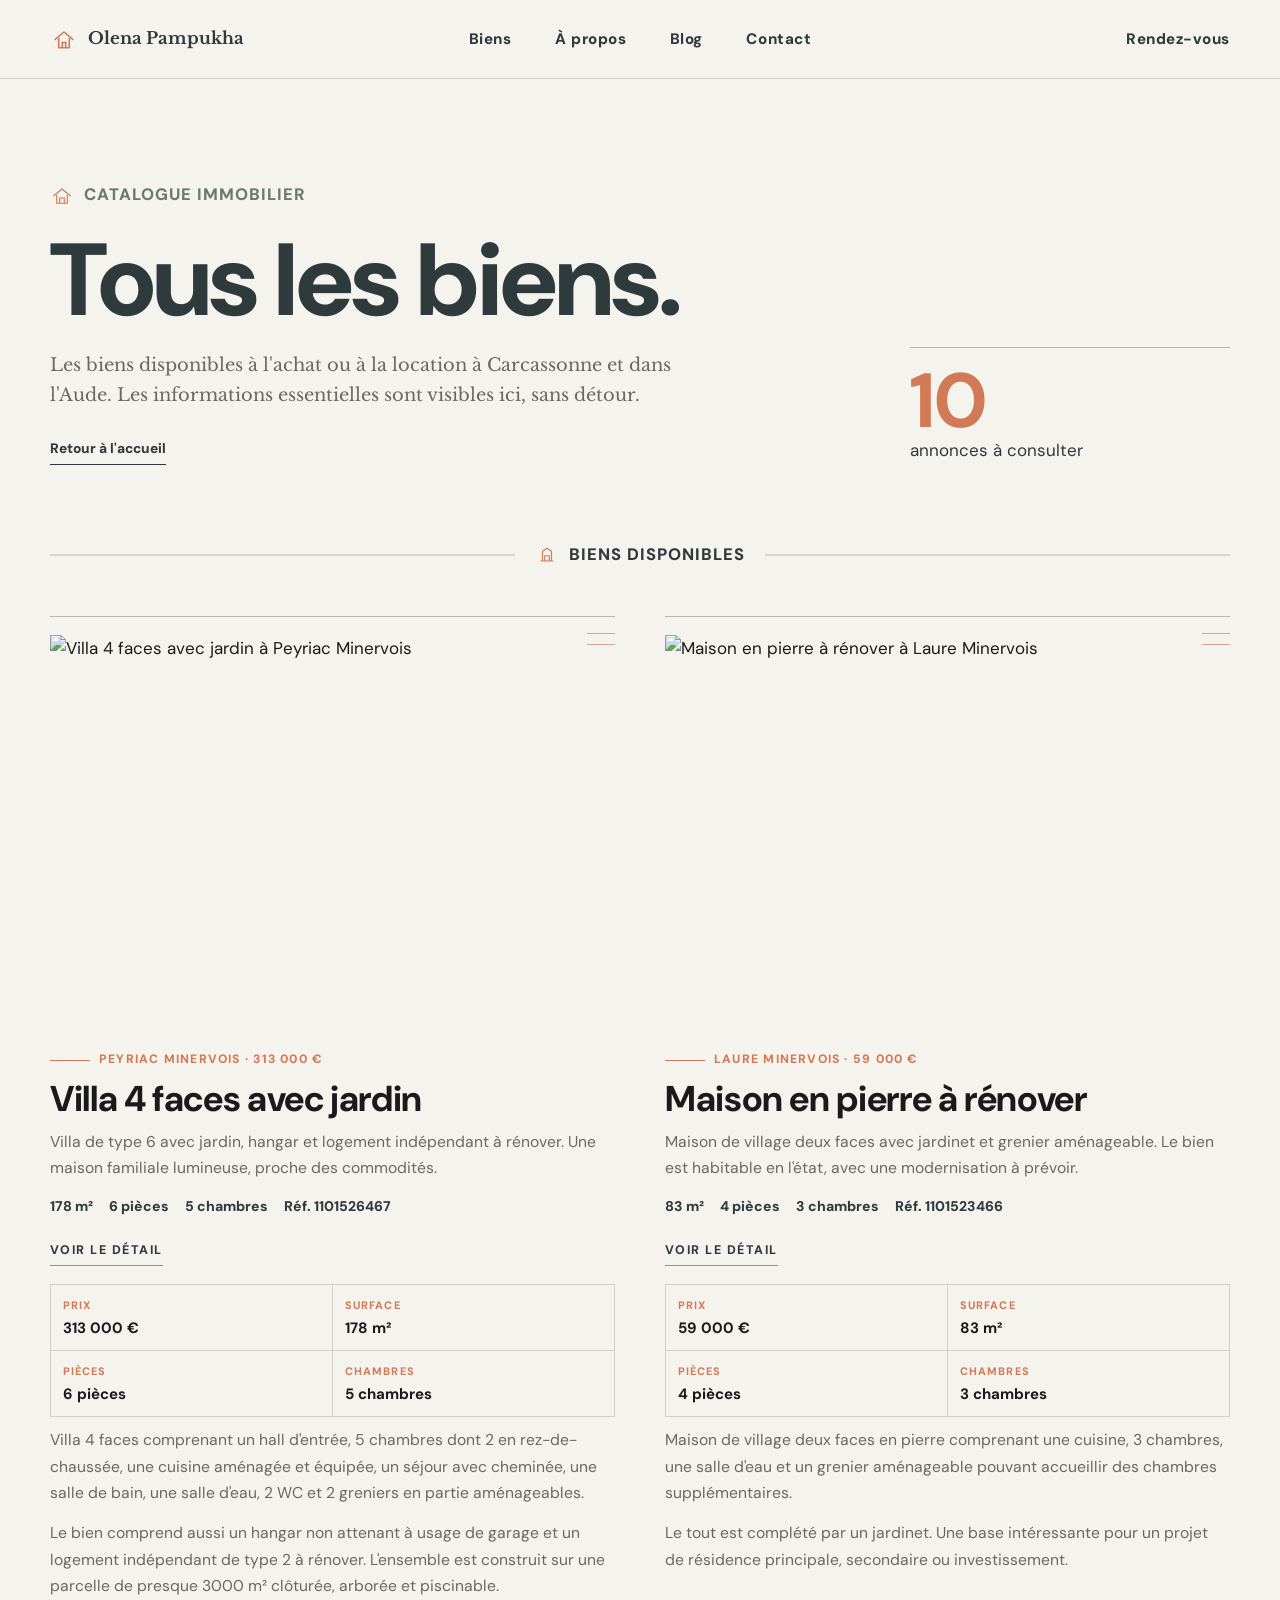
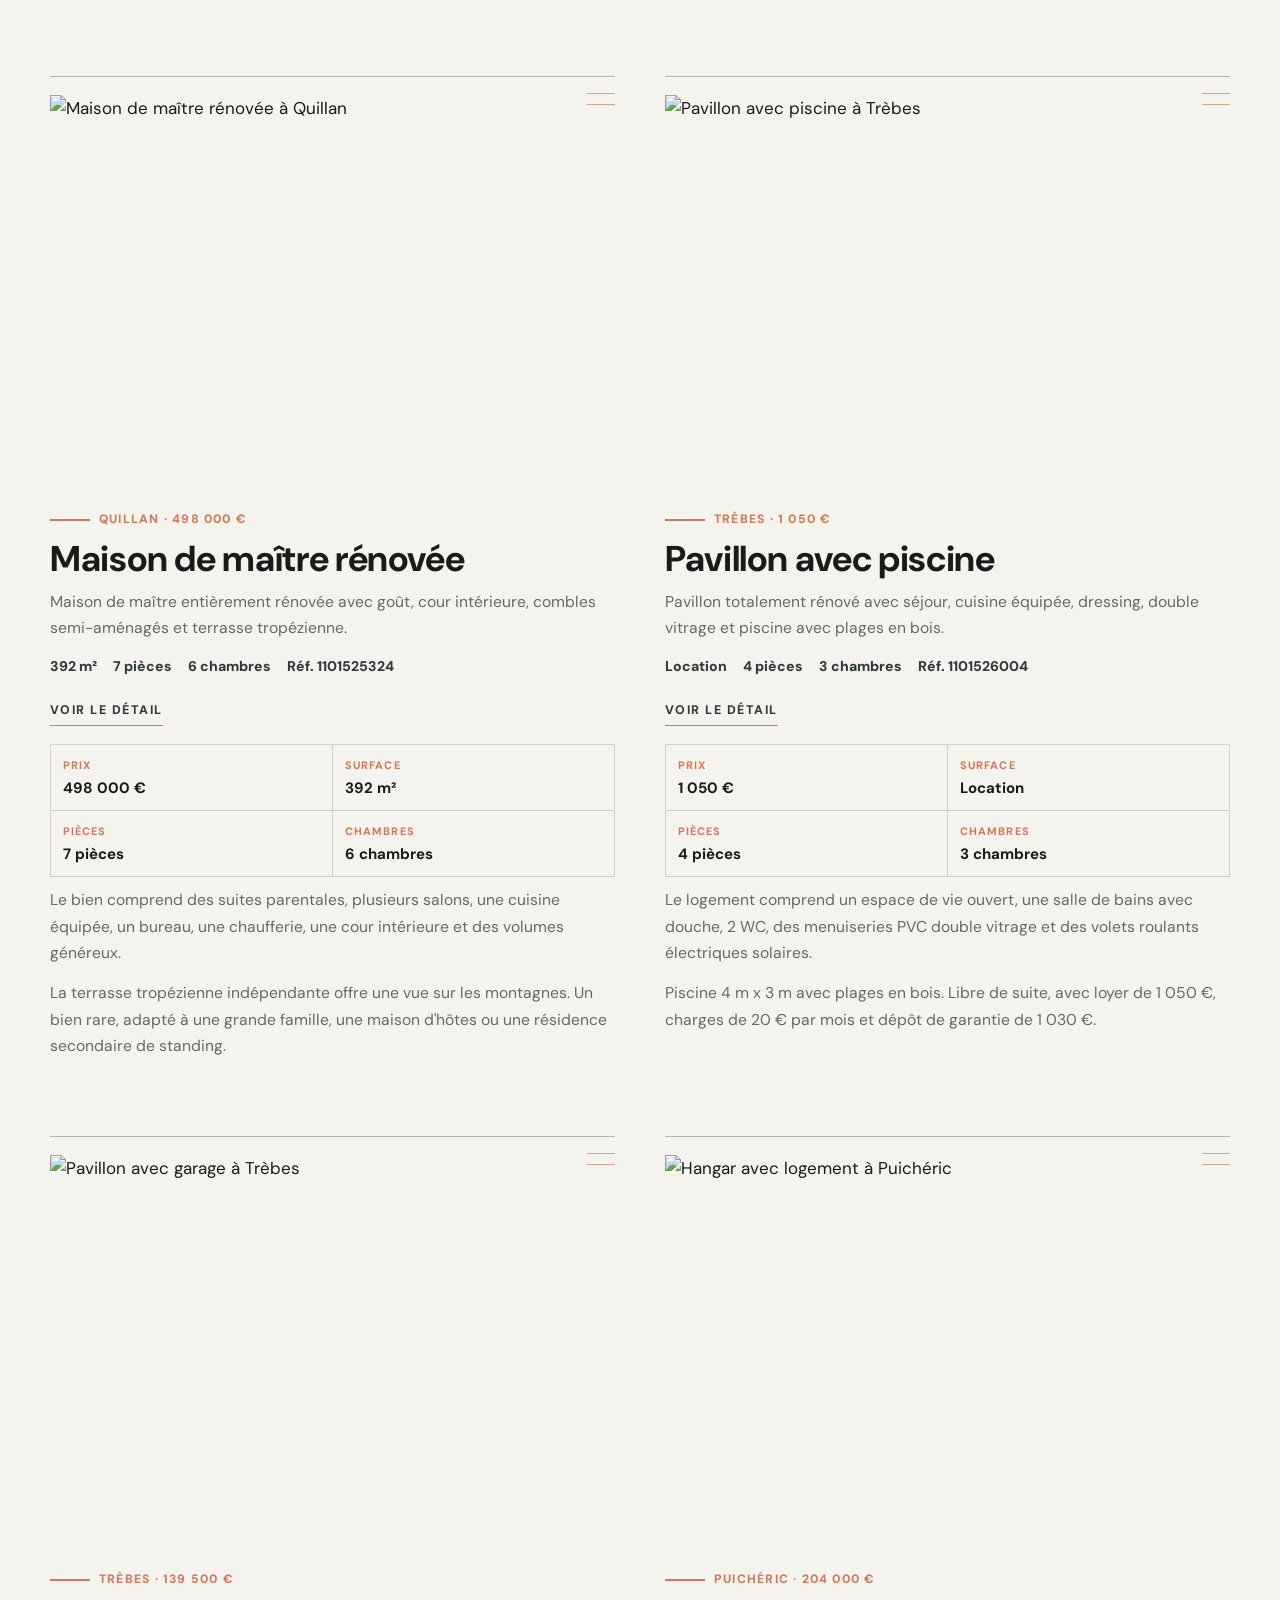
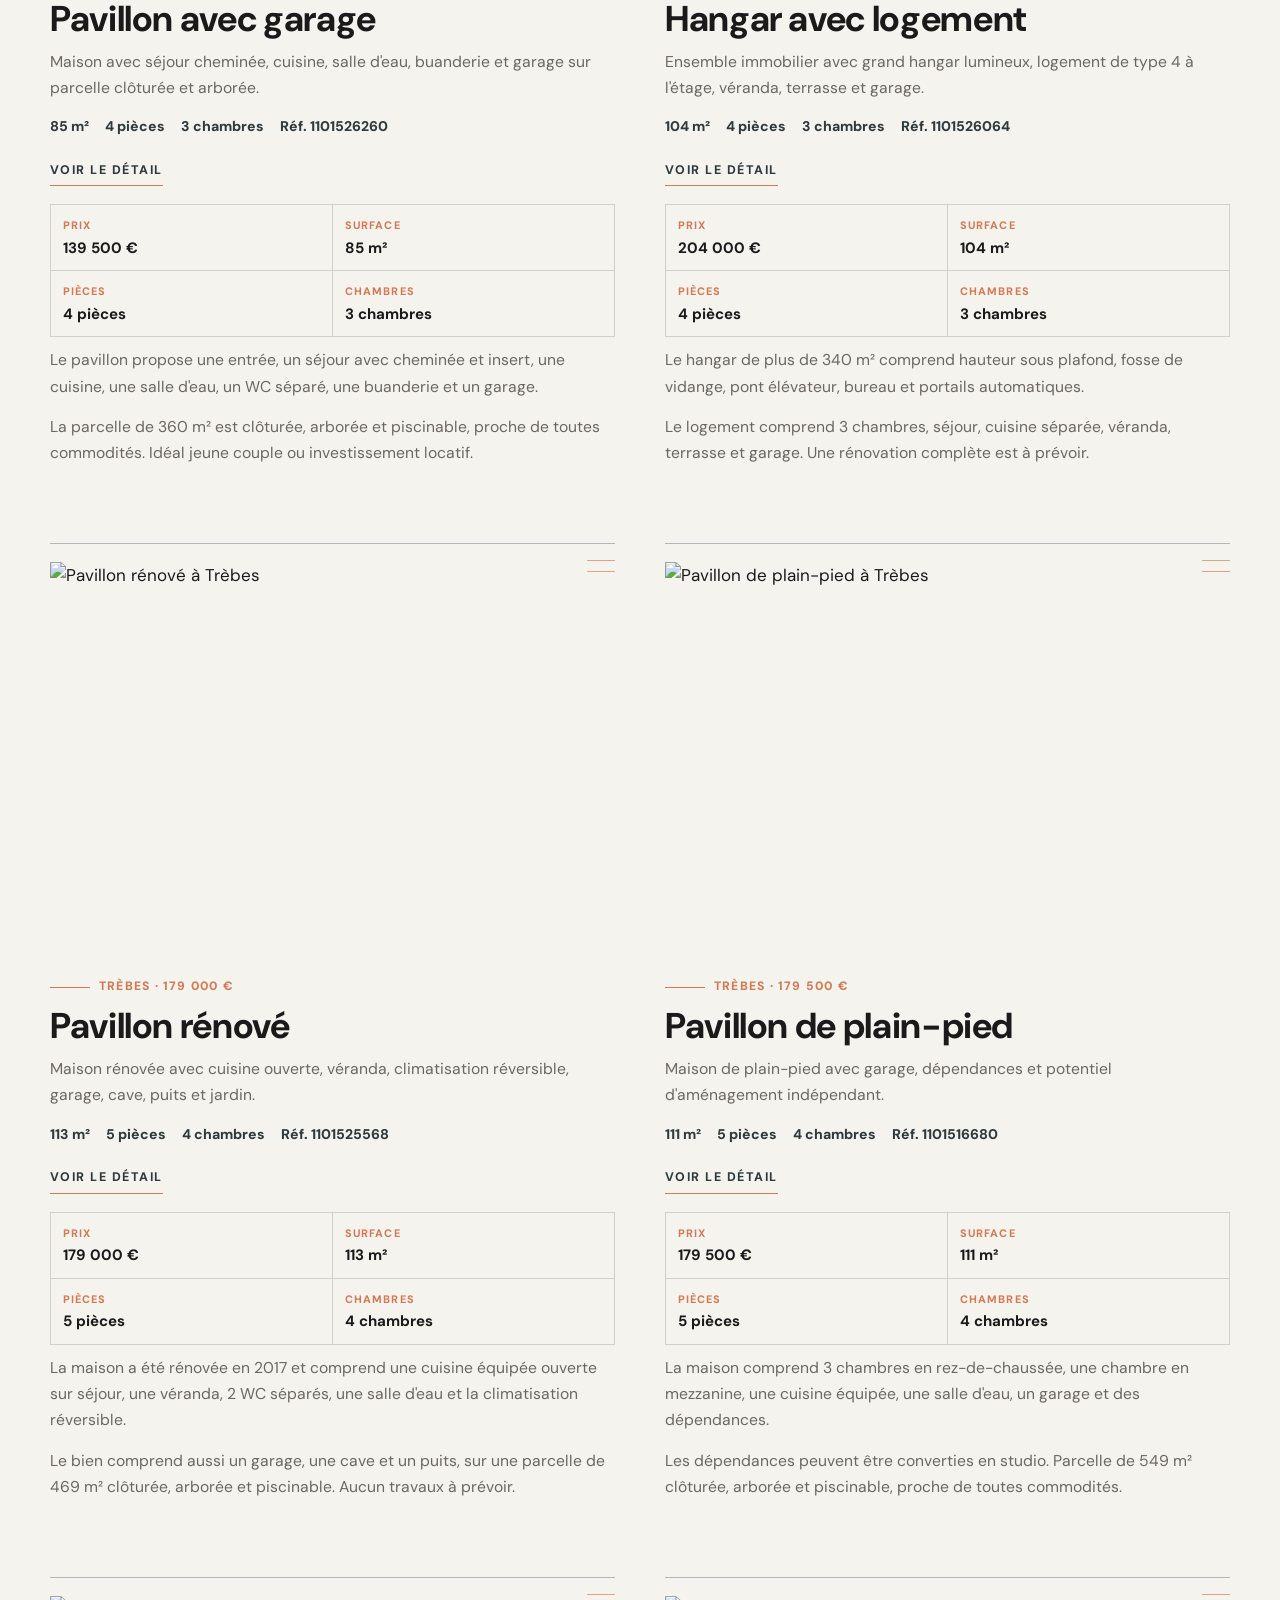
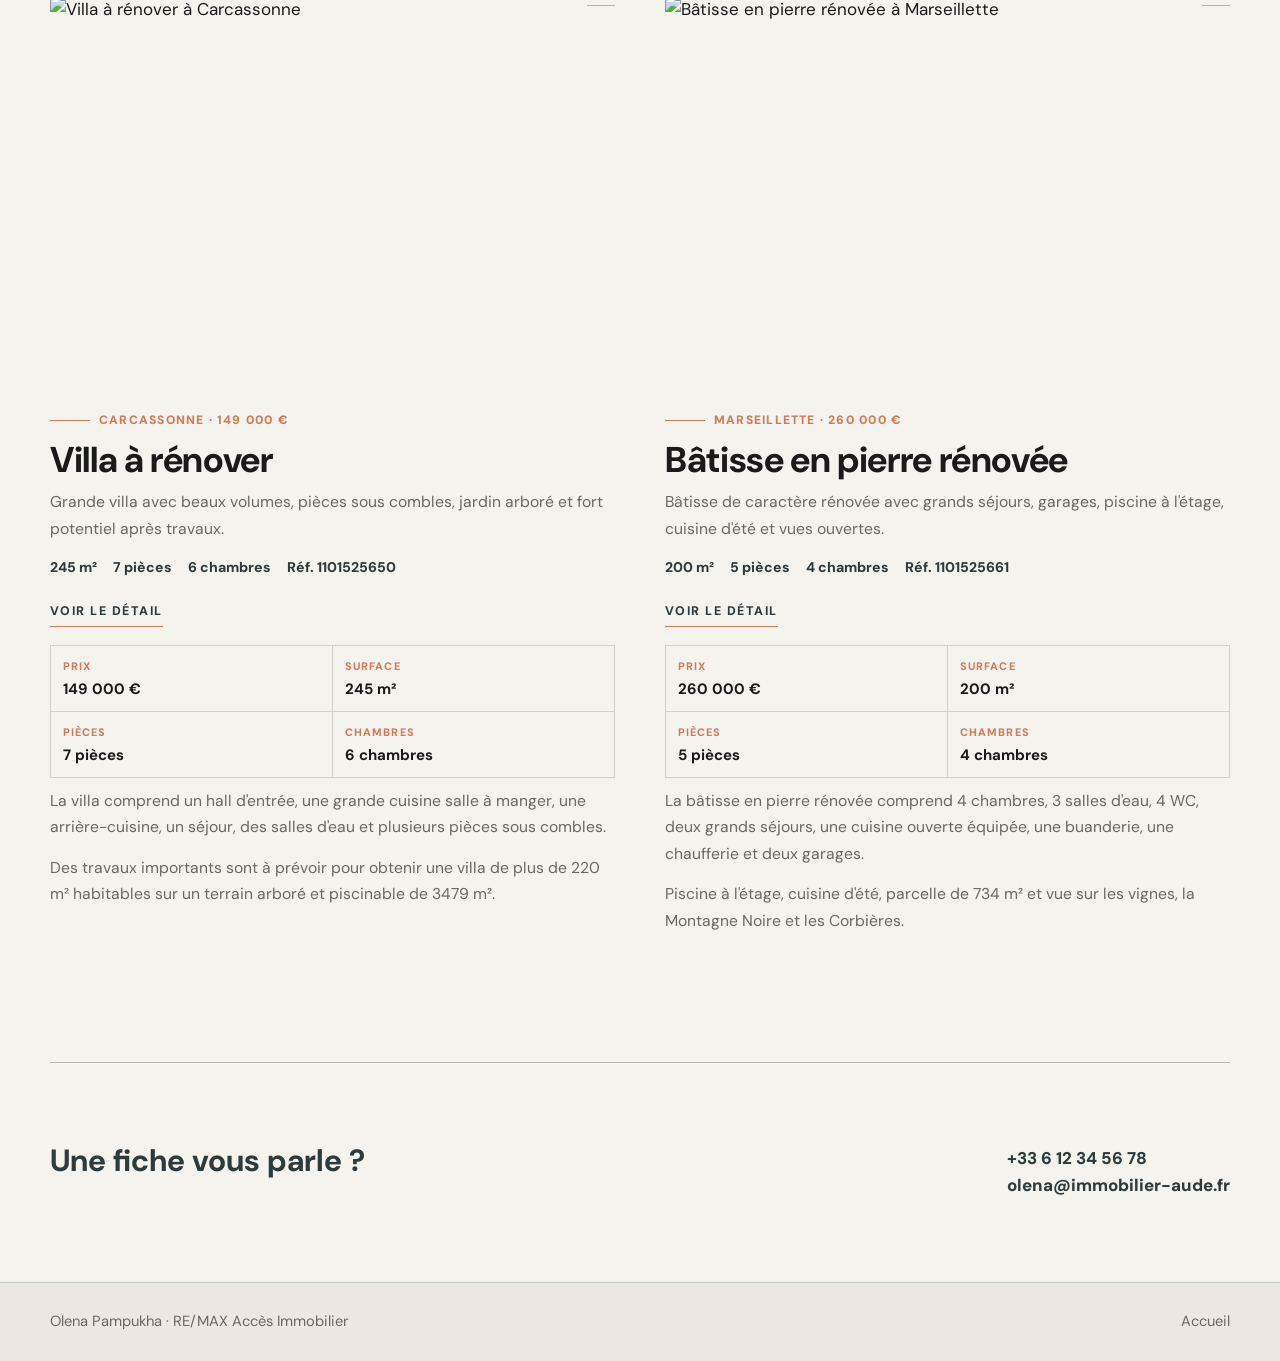
==== biens-dorsia.html @ da4a9057 "Add files via upload" ====
<!DOCTYPE html>
<html lang="fr">
<head>
  <meta charset="UTF-8"/>
  <meta name="viewport" content="width=device-width, initial-scale=1.0"/>
  <title>Tous les biens - Olena Pampukha</title>
  <link rel="preconnect" href="https://fonts.googleapis.com"/>
  <link rel="preconnect" href="https://fonts.gstatic.com" crossorigin/>
  <link href="https://fonts.googleapis.com/css2?family=DM+Sans:wght@400;500;700;800&family=Libre+Baskerville:wght@400;700&display=swap" rel="stylesheet"/>
  <link rel="stylesheet" href="dorsia-shared.css"/>
</head>
<body>
  <header class="site-header">
    <nav class="nav" aria-label="Navigation principale">
      <a class="brand" href="index.html">
        <svg class="brand-mark" viewBox="0 0 32 32" fill="none" aria-hidden="true">
          <path d="M6 16.5 16 8l10 8.5" stroke="currentColor" stroke-width="1.8" stroke-linecap="round" stroke-linejoin="round"/>
          <path d="M10 15.5V26h12V15.5" stroke="currentColor" stroke-width="1.8" stroke-linecap="round"/>
          <path d="M14 26v-6h4v6" stroke="currentColor" stroke-width="1.8"/>
        </svg>
        Olena Pampukha
      </a>
      <ul class="nav-links">
        <li><a href="biens-dorsia.html">Biens</a></li>
        <li><a href="index.html#apropos">À propos</a></li>
        <li><a href="blog-dorsia.html">Blog</a></li>
        <li><a href="index.html#contact">Contact</a></li>
      </ul>
      <a class="nav-contact" href="rendez-vous.html">Rendez-vous</a>
    </nav>
  </header>

  <main>
    <section class="page-hero">
      <div>
        <div class="kicker">
          <svg class="mini-icon" viewBox="0 0 32 32" fill="none" aria-hidden="true">
            <path d="M5 17 16 8l11 9" stroke="currentColor" stroke-width="1.6" stroke-linecap="round" stroke-linejoin="round"/>
            <path d="M9 16v11h14V16" stroke="currentColor" stroke-width="1.6"/>
            <path d="M13 27v-7h6v7" stroke="currentColor" stroke-width="1.6"/>
          </svg>
          Catalogue immobilier
        </div>
        <h1>Tous les biens.</h1>
        <p>
          Les biens disponibles à l'achat ou à la location à Carcassonne et dans
          l'Aude. Les informations essentielles sont visibles ici, sans détour.
        </p>
        <a class="back-link" href="index.html">Retour à l'accueil</a>
      </div>
      <div class="hero-count">
        <strong>10</strong>
        <span>annonces à consulter</span>
      </div>
    </section>

    <section class="catalogue">
      <div class="section-marker">
        <span>
          <svg viewBox="0 0 32 32" fill="none" aria-hidden="true">
            <path d="M8 24h16M10 24V11l6-4 6 4v13M13 24v-7h6v7" stroke="currentColor" stroke-width="1.6" stroke-linecap="round" stroke-linejoin="round"/>
          </svg>
          Biens disponibles
        </span>
      </div>
      <div class="catalog-grid" id="catalogGrid"></div>
    </section>

    <section class="contact-strip">
      <strong>Une fiche vous parle ?</strong>
      <div>
        <a href="tel:+33612345678">+33 6 12 34 56 78</a>
        <a href="mailto:olena@immobilier-aude.fr">olena@immobilier-aude.fr</a>
      </div>
    </section>
  </main>

  <footer>
    <div class="footer-inner">
      <span>Olena Pampukha · RE/MAX Accès Immobilier</span>
      <span><a href="index.html">Accueil</a></span>
    </div>
  </footer>

  <script>
    const biens = [
      {
        ref: "1101526467",
        title: "Villa 4 faces avec jardin",
        city: "Peyriac Minervois",
        price: "313 000 €",
        image: "https://app.skysignage.com/cdn/content/adaptimmo/images/5b1258de-818b-5525-b6fe-d42089db8176.jpg?v=20260421215035",
        surface: "178 m²",
        pieces: "6 pièces",
        bedrooms: "5 chambres",
        lead: "Villa de type 6 avec jardin, hangar et logement indépendant à rénover. Une maison familiale lumineuse, proche des commodités.",
        copy: [
          "Villa 4 faces comprenant un hall d'entrée, 5 chambres dont 2 en rez-de-chaussée, une cuisine aménagée et équipée, un séjour avec cheminée, une salle de bain, une salle d'eau, 2 WC et 2 greniers en partie aménageables.",
          "Le bien comprend aussi un hangar non attenant à usage de garage et un logement indépendant de type 2 à rénover. L'ensemble est construit sur une parcelle de presque 3000 m² clôturée, arborée et piscinable."
        ]
      },
      {
        ref: "1101523466",
        title: "Maison en pierre à rénover",
        city: "Laure Minervois",
        price: "59 000 €",
        image: "https://app.skysignage.com/cdn/content/adaptimmo/images/d313b23e-560c-59fc-9ad5-f4f075077254.jpg?v=20250119054402",
        surface: "83 m²",
        pieces: "4 pièces",
        bedrooms: "3 chambres",
        lead: "Maison de village deux faces avec jardinet et grenier aménageable. Le bien est habitable en l'état, avec une modernisation à prévoir.",
        copy: [
          "Maison de village deux faces en pierre comprenant une cuisine, 3 chambres, une salle d'eau et un grenier aménageable pouvant accueillir des chambres supplémentaires.",
          "Le tout est complété par un jardinet. Une base intéressante pour un projet de résidence principale, secondaire ou investissement."
        ]
      },
      {
        ref: "1101525324",
        title: "Maison de maître rénovée",
        city: "Quillan",
        price: "498 000 €",
        image: "https://app.skysignage.com/cdn/content/adaptimmo/images/8fca2134-dbe4-534b-a701-b74cc8b28f89.jpg?v=20260130051340",
        surface: "392 m²",
        pieces: "7 pièces",
        bedrooms: "6 chambres",
        lead: "Maison de maître entièrement rénovée avec goût, cour intérieure, combles semi-aménagés et terrasse tropézienne.",
        copy: [
          "Le bien comprend des suites parentales, plusieurs salons, une cuisine équipée, un bureau, une chaufferie, une cour intérieure et des volumes généreux.",
          "La terrasse tropézienne indépendante offre une vue sur les montagnes. Un bien rare, adapté à une grande famille, une maison d'hôtes ou une résidence secondaire de standing."
        ]
      },
      {
        ref: "1101526004",
        title: "Pavillon avec piscine",
        city: "Trèbes",
        price: "1 050 €",
        image: "https://app.skysignage.com/cdn/content/adaptimmo/images/a6d7071c-da13-5e8a-ac69-0a0b9755e7ba.jpg?v=20260423041036",
        surface: "Location",
        pieces: "4 pièces",
        bedrooms: "3 chambres",
        lead: "Pavillon totalement rénové avec séjour, cuisine équipée, dressing, double vitrage et piscine avec plages en bois.",
        copy: [
          "Le logement comprend un espace de vie ouvert, une salle de bains avec douche, 2 WC, des menuiseries PVC double vitrage et des volets roulants électriques solaires.",
          "Piscine 4 m x 3 m avec plages en bois. Libre de suite, avec loyer de 1 050 €, charges de 20 € par mois et dépôt de garantie de 1 030 €."
        ]
      },
      {
        ref: "1101526260",
        title: "Pavillon avec garage",
        city: "Trèbes",
        price: "139 500 €",
        image: "https://app.skysignage.com/cdn/content/adaptimmo/images/ae0c8ee9-cc24-5e43-867e-5f8848c37411.jpg?v=20260214050837",
        surface: "85 m²",
        pieces: "4 pièces",
        bedrooms: "3 chambres",
        lead: "Maison avec séjour cheminée, cuisine, salle d'eau, buanderie et garage sur parcelle clôturée et arborée.",
        copy: [
          "Le pavillon propose une entrée, un séjour avec cheminée et insert, une cuisine, une salle d'eau, un WC séparé, une buanderie et un garage.",
          "La parcelle de 360 m² est clôturée, arborée et piscinable, proche de toutes commodités. Idéal jeune couple ou investissement locatif."
        ]
      },
      {
        ref: "1101526064",
        title: "Hangar avec logement",
        city: "Puichéric",
        price: "204 000 €",
        image: "https://app.skysignage.com/cdn/content/adaptimmo/images/1a1776d1-588d-5c83-bf3b-bf911a1a03a7.jpg?v=20260415214724",
        surface: "104 m²",
        pieces: "4 pièces",
        bedrooms: "3 chambres",
        lead: "Ensemble immobilier avec grand hangar lumineux, logement de type 4 à l'étage, véranda, terrasse et garage.",
        copy: [
          "Le hangar de plus de 340 m² comprend hauteur sous plafond, fosse de vidange, pont élévateur, bureau et portails automatiques.",
          "Le logement comprend 3 chambres, séjour, cuisine séparée, véranda, terrasse et garage. Une rénovation complète est à prévoir."
        ]
      },
      {
        ref: "1101525568",
        title: "Pavillon rénové",
        city: "Trèbes",
        price: "179 000 €",
        image: "https://app.skysignage.com/cdn/content/adaptimmo/images/6f3e2039-f12d-57c2-bb0a-a03090186e75.jpg?v=20250802040002",
        surface: "113 m²",
        pieces: "5 pièces",
        bedrooms: "4 chambres",
        lead: "Maison rénovée avec cuisine ouverte, véranda, climatisation réversible, garage, cave, puits et jardin.",
        copy: [
          "La maison a été rénovée en 2017 et comprend une cuisine équipée ouverte sur séjour, une véranda, 2 WC séparés, une salle d'eau et la climatisation réversible.",
          "Le bien comprend aussi un garage, une cave et un puits, sur une parcelle de 469 m² clôturée, arborée et piscinable. Aucun travaux à prévoir."
        ]
      },
      {
        ref: "1101516680",
        title: "Pavillon de plain-pied",
        city: "Trèbes",
        price: "179 500 €",
        image: "https://app.skysignage.com/cdn/content/adaptimmo/images/cc5dc762-789f-5dfc-8083-3706a8532106.jpg?v=20260314051319",
        surface: "111 m²",
        pieces: "5 pièces",
        bedrooms: "4 chambres",
        lead: "Maison de plain-pied avec garage, dépendances et potentiel d'aménagement indépendant.",
        copy: [
          "La maison comprend 3 chambres en rez-de-chaussée, une chambre en mezzanine, une cuisine équipée, une salle d'eau, un garage et des dépendances.",
          "Les dépendances peuvent être converties en studio. Parcelle de 549 m² clôturée, arborée et piscinable, proche de toutes commodités."
        ]
      },
      {
        ref: "1101525650",
        title: "Villa à rénover",
        city: "Carcassonne",
        price: "149 000 €",
        image: "https://app.skysignage.com/cdn/content/adaptimmo/images/556d27de-6348-5499-8a40-39eacb72ff01.jpg?v=20251129051929",
        surface: "245 m²",
        pieces: "7 pièces",
        bedrooms: "6 chambres",
        lead: "Grande villa avec beaux volumes, pièces sous combles, jardin arboré et fort potentiel après travaux.",
        copy: [
          "La villa comprend un hall d'entrée, une grande cuisine salle à manger, une arrière-cuisine, un séjour, des salles d'eau et plusieurs pièces sous combles.",
          "Des travaux importants sont à prévoir pour obtenir une villa de plus de 220 m² habitables sur un terrain arboré et piscinable de 3479 m²."
        ]
      },
      {
        ref: "1101525661",
        title: "Bâtisse en pierre rénovée",
        city: "Marseillette",
        price: "260 000 €",
        image: "https://app.skysignage.com/cdn/content/adaptimmo/images/43d1ed7d-7abb-5cbe-8b30-2ad65fd37f64.jpg?v=20250911035850",
        surface: "200 m²",
        pieces: "5 pièces",
        bedrooms: "4 chambres",
        lead: "Bâtisse de caractère rénovée avec grands séjours, garages, piscine à l'étage, cuisine d'été et vues ouvertes.",
        copy: [
          "La bâtisse en pierre rénovée comprend 4 chambres, 3 salles d'eau, 4 WC, deux grands séjours, une cuisine ouverte équipée, une buanderie, une chaufferie et deux garages.",
          "Piscine à l'étage, cuisine d'été, parcelle de 734 m² et vue sur les vignes, la Montagne Noire et les Corbières."
        ]
      }
    ];

    const grid = document.getElementById("catalogGrid");
    grid.innerHTML = biens.map((bien) => `
      <article class="catalog-card" id="ref-${bien.ref}">
        <img src="${bien.image}" alt="${bien.title} à ${bien.city}"/>
        <div class="label">${bien.city} · ${bien.price}</div>
        <h2>${bien.title}</h2>
        <p class="catalog-intro">${bien.lead}</p>
        <div class="catalog-stats">
          <span>${bien.surface}</span>
          <span>${bien.pieces}</span>
          <span>${bien.bedrooms}</span>
          <span>Réf. ${bien.ref}</span>
        </div>
        <div class="catalog-detail-label">Voir le détail</div>
        <div class="catalog-facts">
          <span><small>Prix</small><strong>${bien.price}</strong></span>
          <span><small>Surface</small><strong>${bien.surface}</strong></span>
          <span><small>Pièces</small><strong>${bien.pieces}</strong></span>
          <span><small>Chambres</small><strong>${bien.bedrooms}</strong></span>
        </div>
        <div class="catalog-copy">
          ${bien.copy.map((paragraph) => `<p>${paragraph}</p>`).join("")}
        </div>
      </article>
    `).join("");
  </script>
</body>
</html>
---- dorsia-shared.css ----
:root {
  --paper: #F5F3EE;
  --paper-2: #ECE8E1;
  --graphite: #2F3A3C;
  --sage: #6A7A6F;
  --neutral: #C4B8A3;
  --ink: #1A1A1A;
  --muted: #6B6762;
  --terracotta: #D27A55;
  --line: rgba(26, 26, 26, .16);
  --line-strong: rgba(47, 58, 60, .32);
  --serif: "Libre Baskerville", Georgia, serif;
  --sans: "DM Sans", system-ui, -apple-system, BlinkMacSystemFont, "Segoe UI", sans-serif;
}

*, *::before, *::after { box-sizing: border-box; }
html { scroll-behavior: smooth; }
body {
  margin: 0;
  color: var(--ink);
  background: var(--paper);
  font-family: var(--sans);
  font-size: 17px;
  line-height: 1.62;
  text-rendering: optimizeLegibility;
  overflow-x: hidden;
}

img { display: block; max-width: 100%; }
a { color: inherit; text-decoration: none; }
p, figure { margin: 0; }
h1, h2, h3 { margin: 0; color: var(--graphite); }

.site-header {
  position: sticky;
  top: 0;
  z-index: 10;
  background: rgba(245, 243, 238, .96);
  border-bottom: 1px solid var(--line);
  backdrop-filter: blur(14px);
}

.nav {
  width: min(1180px, calc(100% - 40px));
  min-height: 78px;
  margin: 0 auto;
  display: grid;
  grid-template-columns: 1fr auto 1fr;
  align-items: center;
  gap: 24px;
}

.brand {
  display: inline-flex;
  align-items: center;
  gap: 10px;
  color: var(--graphite);
  font-family: var(--serif);
  font-size: 1.05rem;
  font-weight: 700;
}

.brand-mark {
  width: 28px;
  height: 28px;
  color: var(--terracotta);
  flex: 0 0 auto;
  transition: transform 0.2s ease, opacity 0.2s ease;
}

.brand-mark:hover {
  transform: translateY(-2px);
  opacity: 0.9;
}

.nav-links {
  display: flex;
  gap: clamp(22px, 3.4vw, 44px);
  margin: 0;
  padding: 0;
  list-style: none;
  color: var(--graphite);
  font-size: clamp(0.95rem, 1.1vw, 1.1rem);
  font-weight: 800;
  letter-spacing: .035em;
}

.nav-contact {
  justify-self: end;
  color: var(--graphite);
  font-size: clamp(0.95rem, 1.1vw, 1.1rem);
  font-weight: 800;
  letter-spacing: .035em;
}

.nav-links a,
.nav-contact {
  position: relative;
  padding: 8px 0;
  transition: color 0.2s ease;
}

.nav-links a:hover,
.nav-contact:hover {
  color: var(--terracotta);
}

.nav-links a::after,
.nav-contact::after {
  content: "";
  position: absolute;
  left: 0;
  right: 0;
  bottom: 2px;
  height: 1.5px;
  background: currentColor;
  transform: scaleX(0);
  transform-origin: left;
  transition: transform .25s ease;
}

.nav-links a:hover::after,
.nav-contact:hover::after { transform: scaleX(1); }

.section,
.page-hero,
.catalogue,
.contact-strip,
.footer-inner {
  width: min(1180px, calc(100% - 40px));
  margin: 0 auto;
}

.section {
  padding: clamp(76px, 9vw, 136px) 0;
}

.section + .section { border-top: 1px solid var(--line); }

.hero {
  width: min(1240px, calc(100% - 40px));
  margin: 0 auto;
  padding: clamp(58px, 8vw, 100px) 0 clamp(56px, 7vw, 86px);
}

.hero-layout {
  display: grid;
  grid-template-columns: minmax(280px, .82fr) minmax(0, 1.18fr);
  gap: clamp(34px, 6vw, 86px);
  align-items: center;
}

.hero-profile {
  max-width: 34rem;
}

.hero-portrait {
  width: min(100%, 280px);
  margin-top: 24px;
  border-top: 1px solid var(--line-strong);
  padding-top: 16px;
}

.hero-portrait img {
  width: 100%;
  aspect-ratio: 4 / 5;
  object-fit: cover;
}

.kicker {
  display: inline-flex;
  align-items: center;
  gap: 10px;
  color: var(--sage);
  font-size: clamp(1.04rem, 1.2vw, 1.12rem);
  font-weight: 800;
  letter-spacing: .06em;
  text-transform: uppercase;
  transition: color 0.2s ease;
}

.kicker:hover {
  color: var(--terracotta);
}

.kicker .mini-icon,
.mini-icon {
  width: 24px;
  height: 24px;
  color: var(--terracotta);
  flex: 0 0 auto;
  stroke-width: 1.6px;
  transition: transform 0.2s ease, color 0.2s ease;
}

.kicker .mini-icon:hover,
.mini-icon:hover {
  transform: scale(1.08);
  color: var(--sage);
}

h1 {
  max-width: 11ch;
  margin-top: 18px;
  color: var(--graphite);
  font-family: var(--sans);
  font-size: clamp(3.55rem, 8vw, 7.4rem);
  font-weight: 800;
  line-height: .92;
  letter-spacing: -0.02em;
}

.hero-profile-name {
  max-width: none;
  margin-top: 18px;
  color: var(--graphite);
  font-family: var(--serif);
  font-size: clamp(1.85rem, 3.2vw, 3rem);
  font-weight: 700;
  line-height: 1.08;
  letter-spacing: -0.01em;
}

.hero-intro {
  display: grid;
  gap: 12px;
  max-width: 34rem;
  margin-top: 16px;
  color: var(--ink);
  font-family: var(--serif);
  font-size: clamp(1rem, 1.3vw, 1.12rem);
  line-height: 1.68;
}

.hero-copy {
  max-width: 40rem;
  margin-top: 22px;
  color: var(--ink);
  font-family: var(--serif);
  font-size: clamp(1.04rem, 1.5vw, 1.28rem);
  line-height: 1.68;
}

.hero-meta {
  display: grid;
  grid-template-columns: repeat(2, minmax(0, 1fr));
  gap: 12px 18px;
  max-width: 42rem;
  margin-top: 28px;
  color: var(--muted);
  font-size: .96rem;
}

.hero-meta span {
  border-top: 1px solid var(--line);
  padding-top: 10px;
}

.hero-meta strong {
  color: var(--terracotta);
  font-weight: 800;
}

.actions {
  display: flex;
  flex-wrap: wrap;
  gap: 12px;
  margin-top: 30px;
}

.button {
  display: inline-flex;
  align-items: center;
  justify-content: center;
  min-height: 46px;
  padding: 12px 18px;
  border: 1px solid var(--graphite);
  color: var(--graphite);
  background: transparent;
  font-size: .86rem;
  font-weight: 800;
  letter-spacing: .04em;
  transition: background .2s ease, color .2s ease, transform .2s ease;
}

.button:hover {
  background: var(--graphite);
  color: var(--paper);
  transform: translateY(-2px);
}

.button.primary {
  color: var(--paper);
  background: var(--graphite);
}

.button.primary:hover {
  background: var(--terracotta);
  border-color: var(--terracotta);
}

.hero-art {
  color: var(--graphite);
}

.hero-art svg {
  width: 100%;
  min-height: 330px;
  overflow: visible;
}

.art-faint { color: rgba(106, 122, 111, .26); }

.section-marker {
  display: grid;
  grid-template-columns: 1fr auto 1fr;
  align-items: center;
  gap: 20px;
  margin-bottom: clamp(28px, 4vw, 48px);
  color: var(--graphite);
  transition: gap 0.2s ease;
}

.section-marker::before,
.section-marker::after {
  content: "";
  height: 1.5px;
  background: var(--line-strong);
  opacity: 0.5;
  transition: opacity 0.2s ease;
}

.section-marker:hover::before,
.section-marker:hover::after {
  opacity: 0.8;
}

.section-marker:hover {
  gap: 24px;
}

.section-marker span {
  display: inline-flex;
  align-items: center;
  gap: 10px;
  color: var(--graphite);
  font-size: clamp(1.04rem, 1.2vw, 1.12rem);
  font-weight: 800;
  letter-spacing: .06em;
  text-transform: uppercase;
  white-space: nowrap;
  transition: color 0.2s ease;
}

.section-marker span:hover {
  color: var(--terracotta);
}

.section-marker svg {
  width: 24px;
  height: 24px;
  color: var(--terracotta);
  transition: transform 0.2s ease;
}

.section-marker svg:hover {
  transform: rotate(8deg) scale(1.1);
}

.section-head {
  display: grid;
  grid-template-columns: minmax(0, .75fr) minmax(280px, .25fr);
  gap: clamp(24px, 5vw, 72px);
  align-items: end;
  margin-bottom: clamp(30px, 5vw, 58px);
}

.section-title {
  color: var(--graphite);
  font-family: var(--serif);
  font-size: clamp(2.25rem, 4.8vw, 5rem);
  line-height: 1.02;
  letter-spacing: -0.01em;
}

.section-note,
.marker-subtitle {
  color: var(--muted);
  font-size: .95rem;
  line-height: 1.72;
}

.home-property-grid {
  display: grid;
  grid-template-columns: repeat(3, minmax(0, 1fr));
  gap: clamp(20px, 3vw, 34px);
}

.home-card,
.catalog-card {
  position: relative;
  min-width: 0;
  border-top: 1px solid var(--line-strong);
  padding-top: 18px;
}

.home-card {
  display: grid;
  grid-template-rows: auto auto auto 1fr auto auto;
  min-height: 100%;
}

.home-card::after,
.catalog-card::after,
.post-large::after,
.post-small::after {
  content: "";
  position: absolute;
  top: 16px;
  right: 0;
  width: 28px;
  height: 12px;
  border-top: 1px solid var(--terracotta);
  border-bottom: 1px solid var(--terracotta);
  opacity: .65;
}

.home-card img,
.catalog-card img {
  width: 100%;
  aspect-ratio: 16 / 11;
  object-fit: cover;
  margin-bottom: 18px;
}

.label {
  display: inline-flex;
  align-items: center;
  gap: 9px;
  color: var(--terracotta);
  font-size: clamp(0.76rem, 0.9vw, 0.82rem);
  font-weight: 800;
  letter-spacing: .1em;
  text-transform: uppercase;
  transition: letter-spacing 0.2s ease;
}

.label:hover {
  letter-spacing: .12em;
}

.label::before {
  content: "";
  width: 40px;
  height: 1.2px;
  background: currentColor;
  transition: width 0.2s ease;
}

.label:hover::before {
  width: 46px;
}

.property-title,
.post-title {
  margin-top: 10px;
  color: var(--ink);
  font-family: var(--sans);
  font-size: clamp(1.28rem, 2vw, 1.72rem);
  line-height: 1.12;
  letter-spacing: -0.01em;
}

.property-text,
.post-text,
.catalog-intro,
.catalog-copy {
  margin-top: 10px;
  color: var(--muted);
  font-size: .98rem;
  line-height: 1.68;
}

.mini-facts,
.catalog-facts {
  display: grid;
  grid-template-columns: repeat(2, minmax(0, 1fr));
  gap: 0;
  margin-top: 18px;
  border-top: 1px solid var(--line);
  border-left: 1px solid var(--line);
}

.mini-facts span,
.catalog-facts span {
  display: grid;
  gap: 4px;
  min-height: 66px;
  padding: 12px;
  border-right: 1px solid var(--line);
  border-bottom: 1px solid var(--line);
}

.mini-facts small,
.catalog-facts small {
  color: var(--terracotta);
  font-size: .68rem;
  font-weight: 800;
  letter-spacing: .1em;
  text-transform: uppercase;
}

.mini-facts strong,
.catalog-facts strong {
  color: var(--ink);
  font-size: .94rem;
  line-height: 1.15;
}

.detail-link {
  width: fit-content;
  margin-top: 18px;
  padding-bottom: 5px;
  border-bottom: 1px solid var(--terracotta);
  color: var(--graphite);
  font-size: .8rem;
  font-weight: 800;
  letter-spacing: .08em;
  text-transform: uppercase;
}

.section-action {
  margin-top: 40px;
  display: flex;
  justify-content: center;
}

.bottom-cta {
  width: min(1180px, calc(100% - 40px));
  margin: 0 auto clamp(62px, 8vw, 104px);
  padding-top: clamp(28px, 5vw, 48px);
  border-top: 1px solid var(--line-strong);
  display: flex;
  justify-content: center;
  gap: 12px;
}

.about-band {
  background: var(--paper-2);
  border-top: 1px solid var(--line);
  border-bottom: 1px solid var(--line);
}

.about-inner {
  width: min(1180px, calc(100% - 40px));
  margin: 0 auto;
  padding: clamp(62px, 8vw, 104px) 0;
  display: grid;
  grid-template-columns: minmax(220px, 320px) minmax(0, 1fr);
  gap: clamp(28px, 6vw, 82px);
  align-items: center;
}

.portrait-wrap {
  border-top: 1px solid var(--line-strong);
  padding-top: 18px;
}

.portrait-wrap img {
  width: 100%;
  aspect-ratio: 4 / 5;
  object-fit: cover;
}

.about-copy {
  max-width: 760px;
}

.about-copy h2 {
  margin-top: 14px;
  color: var(--graphite);
  font-family: var(--serif);
  font-size: clamp(2rem, 4vw, 4rem);
  line-height: 1.04;
  letter-spacing: -0.01em;
}

.about-copy p {
  margin-top: 18px;
  color: var(--ink);
  font-size: clamp(1rem, 1.4vw, 1.16rem);
  line-height: 1.76;
}

.about-notes {
  display: grid;
  gap: 10px;
  margin-top: 24px;
  color: var(--muted);
}

.about-notes span {
  border-top: 1px solid var(--line);
  padding-top: 10px;
}

.blog-layout {
  display: grid;
  grid-template-columns: minmax(0, 1.15fr) minmax(260px, .85fr);
  gap: clamp(24px, 4vw, 44px);
  align-items: start;
}

.post-large,
.post-small {
  position: relative;
  border-top: 1px solid var(--line-strong);
  padding-top: 18px;
}

.post-large img {
  width: 100%;
  aspect-ratio: 16 / 10;
  object-fit: cover;
  margin-bottom: 22px;
}

.post-list {
  display: grid;
  gap: 34px;
}

.post-small {
  display: grid;
  grid-template-columns: 140px minmax(0, 1fr);
  gap: 18px;
}

.post-small img {
  width: 100%;
  aspect-ratio: 1;
  object-fit: cover;
}

.post-small .post-title {
  font-size: clamp(1.08rem, 1.6vw, 1.35rem);
  line-height: 1.18;
}

.contact {
  padding-bottom: clamp(78px, 10vw, 132px);
}

.contact-panel {
  border-top: 1px solid var(--line-strong);
  padding-top: clamp(28px, 5vw, 48px);
  display: grid;
  grid-template-columns: minmax(0, .78fr) minmax(430px, .52fr);
  gap: clamp(28px, 6vw, 90px);
}

.contact h2 {
  max-width: 12ch;
  color: var(--graphite);
  font-family: var(--serif);
  font-size: clamp(2.4rem, 5.4vw, 5.8rem);
  line-height: .98;
  letter-spacing: -0.01em;
}

.contact p {
  max-width: 42rem;
  margin-top: 20px;
  color: var(--muted);
  font-size: 1.08rem;
  line-height: 1.74;
}

.contact-list {
  display: grid;
  align-content: start;
}

.contact-list a {
  display: grid;
  grid-template-columns: 7.4rem minmax(0, 1fr);
  gap: 18px;
  padding: 16px 0;
  border-bottom: 1px solid var(--line);
  color: var(--graphite);
  font-weight: 800;
  line-height: 1.35;
}

.contact-list a:first-child {
  border-top: 1px solid var(--line);
}

.contact-list span:first-child {
  white-space: nowrap;
}

.contact-list span:last-child {
  overflow-wrap: anywhere;
}

.page-hero {
  padding: clamp(58px, 8vw, 110px) 0 clamp(42px, 6vw, 80px);
  display: grid;
  grid-template-columns: minmax(0, .88fr) minmax(260px, .36fr);
  gap: clamp(28px, 6vw, 86px);
  align-items: end;
}

.page-hero p {
  max-width: 42rem;
  margin-top: 22px;
  color: var(--muted);
  font-family: var(--serif);
  font-size: clamp(1rem, 1.4vw, 1.22rem);
  line-height: 1.72;
}

.hero-count {
  border-top: 1px solid var(--line-strong);
  padding-top: 18px;
  color: var(--graphite);
}

.hero-count strong {
  display: block;
  color: var(--terracotta);
  font-size: clamp(3rem, 6vw, 5.5rem);
  line-height: .92;
}

.back-link {
  display: inline-flex;
  margin-top: 26px;
  padding-bottom: 4px;
  border-bottom: 1px solid currentColor;
  color: var(--graphite);
  font-size: .86rem;
  font-weight: 800;
}

.catalogue {
  padding: 0 0 clamp(80px, 10vw, 132px);
}

.catalog-grid {
  display: grid;
  grid-template-columns: repeat(2, minmax(0, 1fr));
  gap: clamp(42px, 6vw, 78px) clamp(26px, 4vw, 50px);
}

.catalog-card {
  scroll-margin-top: 110px;
}

.catalog-card h2 {
  margin-top: 10px;
  color: var(--ink);
  font-size: clamp(1.58rem, 2.8vw, 2.45rem);
  line-height: 1.08;
  letter-spacing: -0.01em;
}

.catalog-stats {
  display: flex;
  flex-wrap: wrap;
  gap: 10px 16px;
  margin-top: 14px;
  color: var(--graphite);
  font-size: .88rem;
  font-weight: 800;
}

.catalog-detail-label {
  width: fit-content;
  margin-top: 22px;
  padding-bottom: 5px;
  border-bottom: 1px solid var(--terracotta);
  color: var(--graphite);
  font-size: .78rem;
  font-weight: 800;
  letter-spacing: .12em;
  text-transform: uppercase;
}

.catalog-copy p + p {
  margin-top: 14px;
}

.contact-strip {
  border-top: 1px solid var(--line-strong);
  padding: clamp(44px, 7vw, 82px) 0;
  display: flex;
  justify-content: space-between;
  gap: 28px;
  color: var(--muted);
}

.contact-strip strong {
  color: var(--graphite);
  font-size: clamp(1.4rem, 2.4vw, 2.2rem);
  line-height: 1.1;
}

.contact-strip a {
  display: block;
  color: var(--graphite);
  font-weight: 800;
}

.posts {
  padding: clamp(54px, 8vw, 96px) 0 clamp(80px, 10vw, 132px);
  display: grid;
  gap: clamp(42px, 7vw, 86px);
}

.appointment-page {
  width: min(1180px, calc(100% - 40px));
  margin: 0 auto;
  padding: clamp(58px, 8vw, 110px) 0 clamp(80px, 10vw, 132px);
}

.appointment-layout {
  display: grid;
  grid-template-columns: minmax(0, .78fr) minmax(360px, .52fr);
  gap: clamp(32px, 7vw, 92px);
  align-items: start;
}

.appointment-copy h1 {
  max-width: 11ch;
  margin-top: 0;
  font-family: var(--serif);
  font-size: clamp(2.6rem, 6vw, 5.4rem);
  line-height: 1;
  letter-spacing: -0.01em;
}

.appointment-copy p {
  max-width: 38rem;
  margin-top: 18px;
  color: var(--ink);
  font-family: var(--serif);
  font-size: clamp(1.05rem, 1.5vw, 1.28rem);
  line-height: 1.68;
}

.appointment-note {
  color: var(--muted) !important;
  font-family: var(--sans) !important;
  font-size: 1rem !important;
}

.appointment-form {
  display: grid;
  gap: 18px;
  border-top: 1px solid var(--line-strong);
  padding-top: 18px;
}

.form-grid {
  display: grid;
  grid-template-columns: repeat(2, minmax(0, 1fr));
  gap: 16px;
}

.appointment-form label {
  display: grid;
  gap: 8px;
  color: var(--graphite);
  font-weight: 800;
}

.appointment-form label span {
  font-size: .78rem;
  letter-spacing: .1em;
  text-transform: uppercase;
}

.appointment-form input,
.appointment-form select,
.appointment-form textarea {
  width: 100%;
  min-height: 48px;
  border: 1px solid var(--line-strong);
  border-radius: 0;
  padding: 12px 13px;
  color: var(--ink);
  background: transparent;
  font: inherit;
}

.appointment-form textarea {
  min-height: 142px;
  resize: vertical;
}

.appointment-form input:focus,
.appointment-form select:focus,
.appointment-form textarea:focus {
  outline: 2px solid rgba(210, 122, 85, .3);
  border-color: var(--terracotta);
}

.appointment-form button {
  width: fit-content;
  border-radius: 0;
  cursor: pointer;
}

.post-page-card {
  border-top: 1px solid var(--line-strong);
  padding-top: 18px;
  display: grid;
  grid-template-columns: minmax(0, .88fr) minmax(280px, .62fr);
  gap: clamp(24px, 5vw, 64px);
  align-items: start;
}

.post-page-card img {
  width: 100%;
  aspect-ratio: 16 / 10;
  object-fit: cover;
}

.post-page-card h2 {
  margin-top: 10px;
  color: var(--ink);
  font-size: clamp(1.8rem, 3.6vw, 3.6rem);
  line-height: 1.05;
  letter-spacing: -0.01em;
}

.post-page-card p {
  margin-top: 16px;
  color: var(--muted);
  font-size: 1rem;
  line-height: 1.74;
}

.post-page-card ul {
  margin: 18px 0 0;
  padding-left: 18px;
  color: var(--muted);
}

.post-page-card li + li { margin-top: 8px; }

footer {
  border-top: 1px solid var(--line);
  background: var(--paper-2);
}

.footer-inner {
  min-height: 78px;
  display: flex;
  justify-content: space-between;
  align-items: center;
  gap: 20px;
  color: var(--muted);
  font-size: .92rem;
}

@media (max-width: 980px) {
  .nav {
    grid-template-columns: 1fr auto;
    min-height: auto;
    padding: 16px 0;
  }

  .nav-links {
    grid-column: 1 / -1;
    justify-content: space-between;
    gap: 16px;
    order: 3;
    overflow-x: auto;
    padding-top: 6px;
  }

  .hero-layout,
  .section-head,
  .about-inner,
  .blog-layout,
  .contact-panel,
  .page-hero,
  .post-page-card,
  .appointment-layout {
    grid-template-columns: 1fr;
  }

  .home-property-grid,
  .catalog-grid {
    grid-template-columns: 1fr;
  }

  h1 { max-width: 12ch; }
  .hero-art svg { min-height: 260px; }
  .post-small { grid-template-columns: 120px minmax(0, 1fr); }
}

@media (max-width: 760px) {
  .site-header {
    position: sticky;
  }

  .brand {
    font-size: 1rem;
  }

  .nav {
    width: min(100% - 28px, 1180px);
    gap: 10px 18px;
  }

  .nav-contact {
    display: none;
  }

  .nav-links {
    justify-content: flex-start;
    gap: 18px;
    margin-inline: -2px;
    padding-bottom: 4px;
    scrollbar-width: none;
  }

  .nav-links::-webkit-scrollbar {
    display: none;
  }

  .hero,
  .section,
  .page-hero,
  .about-inner,
  .catalogue,
  .appointment-page,
  .bottom-cta,
  .contact-strip,
  .footer-inner {
    width: min(100% - 28px, 1180px);
  }

  .hero {
    padding: 38px 0 54px;
  }

  .hero-layout {
    gap: 30px;
  }

  .hero-art {
    margin-inline: -10px;
  }

  .hero-art svg {
    min-height: 220px;
  }

  .section,
  .about-inner {
    padding: 58px 0;
  }

  .page-hero {
    padding: 46px 0 44px;
  }

  .section-title,
  .contact h2 {
    font-size: clamp(2.08rem, 11vw, 3.3rem);
  }

  .hero-copy,
  .page-hero p,
  .contact p,
  .about-copy p {
    font-size: 1rem;
    line-height: 1.62;
  }

  .actions {
    display: grid;
    grid-template-columns: 1fr;
  }

  .button {
    width: 100%;
  }

  .hero-profile {
    max-width: none;
  }

  .hero-portrait {
    width: min(78vw, 250px);
  }

  .bottom-cta {
    display: grid;
    grid-template-columns: 1fr;
    margin-bottom: 54px;
  }

  .home-card,
  .catalog-card,
  .post-large,
  .post-small {
    padding-top: 16px;
  }

  .home-card::after,
  .catalog-card::after,
  .post-large::after,
  .post-small::after {
    width: 24px;
  }

  .home-card img,
  .catalog-card img,
  .post-large img,
  .post-page-card img {
    aspect-ratio: 4 / 3;
  }

  .catalog-stats {
    gap: 8px 12px;
  }

  .catalog-stats span {
    padding-bottom: 3px;
    border-bottom: 1px solid var(--line);
  }
}

@media (max-width: 620px) {
  body { font-size: 16px; }
  .nav,
  .section,
  .hero,
  .about-inner,
  .page-hero,
  .catalogue,
  .contact-strip,
  .appointment-page,
  .bottom-cta,
  .footer-inner {
    width: min(100% - 28px, 1180px);
  }

  .nav-links,
  .nav-contact {
    font-size: .92rem;
  }

  h1 {
    font-size: clamp(2.85rem, 15vw, 4.15rem);
    line-height: .94;
  }

  .kicker,
  .section-marker span {
    font-size: .9rem;
    letter-spacing: .055em;
  }

  .kicker .mini-icon,
  .mini-icon,
  .section-marker svg {
    width: 21px;
    height: 21px;
  }

  .hero-copy { font-size: 1rem; }
  .hero-meta,
  .mini-facts,
  .catalog-facts {
    grid-template-columns: 1fr;
  }

  .section-marker {
    grid-template-columns: 1fr;
    gap: 12px;
  }

  .section-marker::after { display: none; }

  .section-marker::before {
    width: 100%;
  }

  .section-head {
    gap: 16px;
    margin-bottom: 28px;
  }

  .home-property-grid,
  .catalog-grid,
  .post-list {
    gap: 38px;
  }

  .property-title,
  .catalog-card h2 {
    font-size: clamp(1.34rem, 7vw, 2rem);
  }

  .label {
    display: grid;
    grid-template-columns: 34px minmax(0, 1fr);
    align-items: center;
    line-height: 1.35;
  }

  .post-small { grid-template-columns: 1fr; }
  .post-small img { aspect-ratio: 16 / 10; }

  .contact-panel {
    gap: 24px;
  }

  .form-grid {
    grid-template-columns: 1fr;
  }

  .appointment-copy h1 {
    font-size: clamp(2.35rem, 13vw, 3.7rem);
  }

  .appointment-form button {
    width: 100%;
  }

  .contact-list a {
    grid-template-columns: 1fr;
    gap: 5px;
    padding: 14px 0;
  }

  .footer-inner {
    min-height: 92px;
    display: grid;
    align-content: center;
  }

  .contact-strip { display: grid; }
}

@media (max-width: 420px) {
  .nav,
  .section,
  .hero,
  .about-inner,
  .page-hero,
  .catalogue,
  .contact-strip,
  .appointment-page,
  .bottom-cta,
  .footer-inner {
    width: min(100% - 22px, 1180px);
  }

  .brand {
    font-size: .96rem;
  }

  .nav-links {
    font-size: .86rem;
  }

  h1 {
    font-size: clamp(2.55rem, 14vw, 3.6rem);
  }

  .hero-meta span,
  .mini-facts span,
  .catalog-facts span {
    min-height: auto;
  }

  .catalog-detail-label,
  .detail-link {
    font-size: .74rem;
  }
}
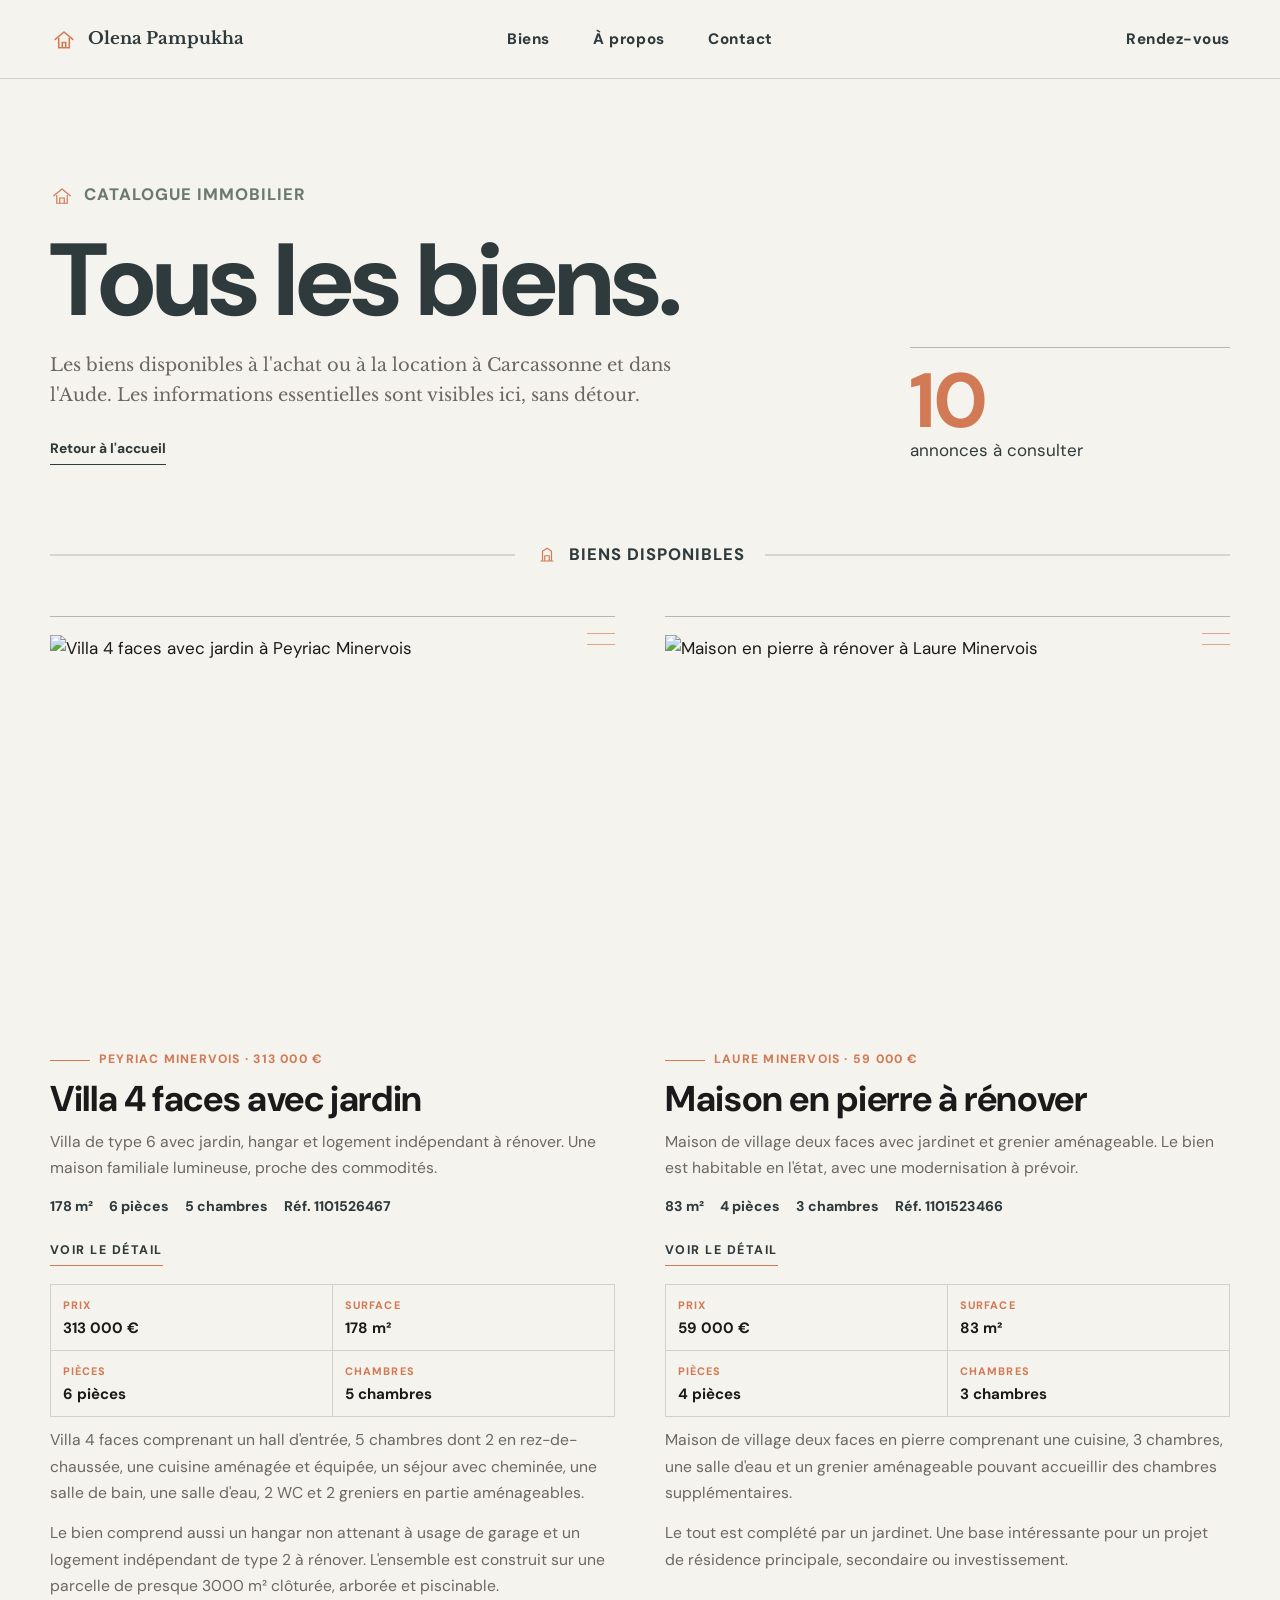
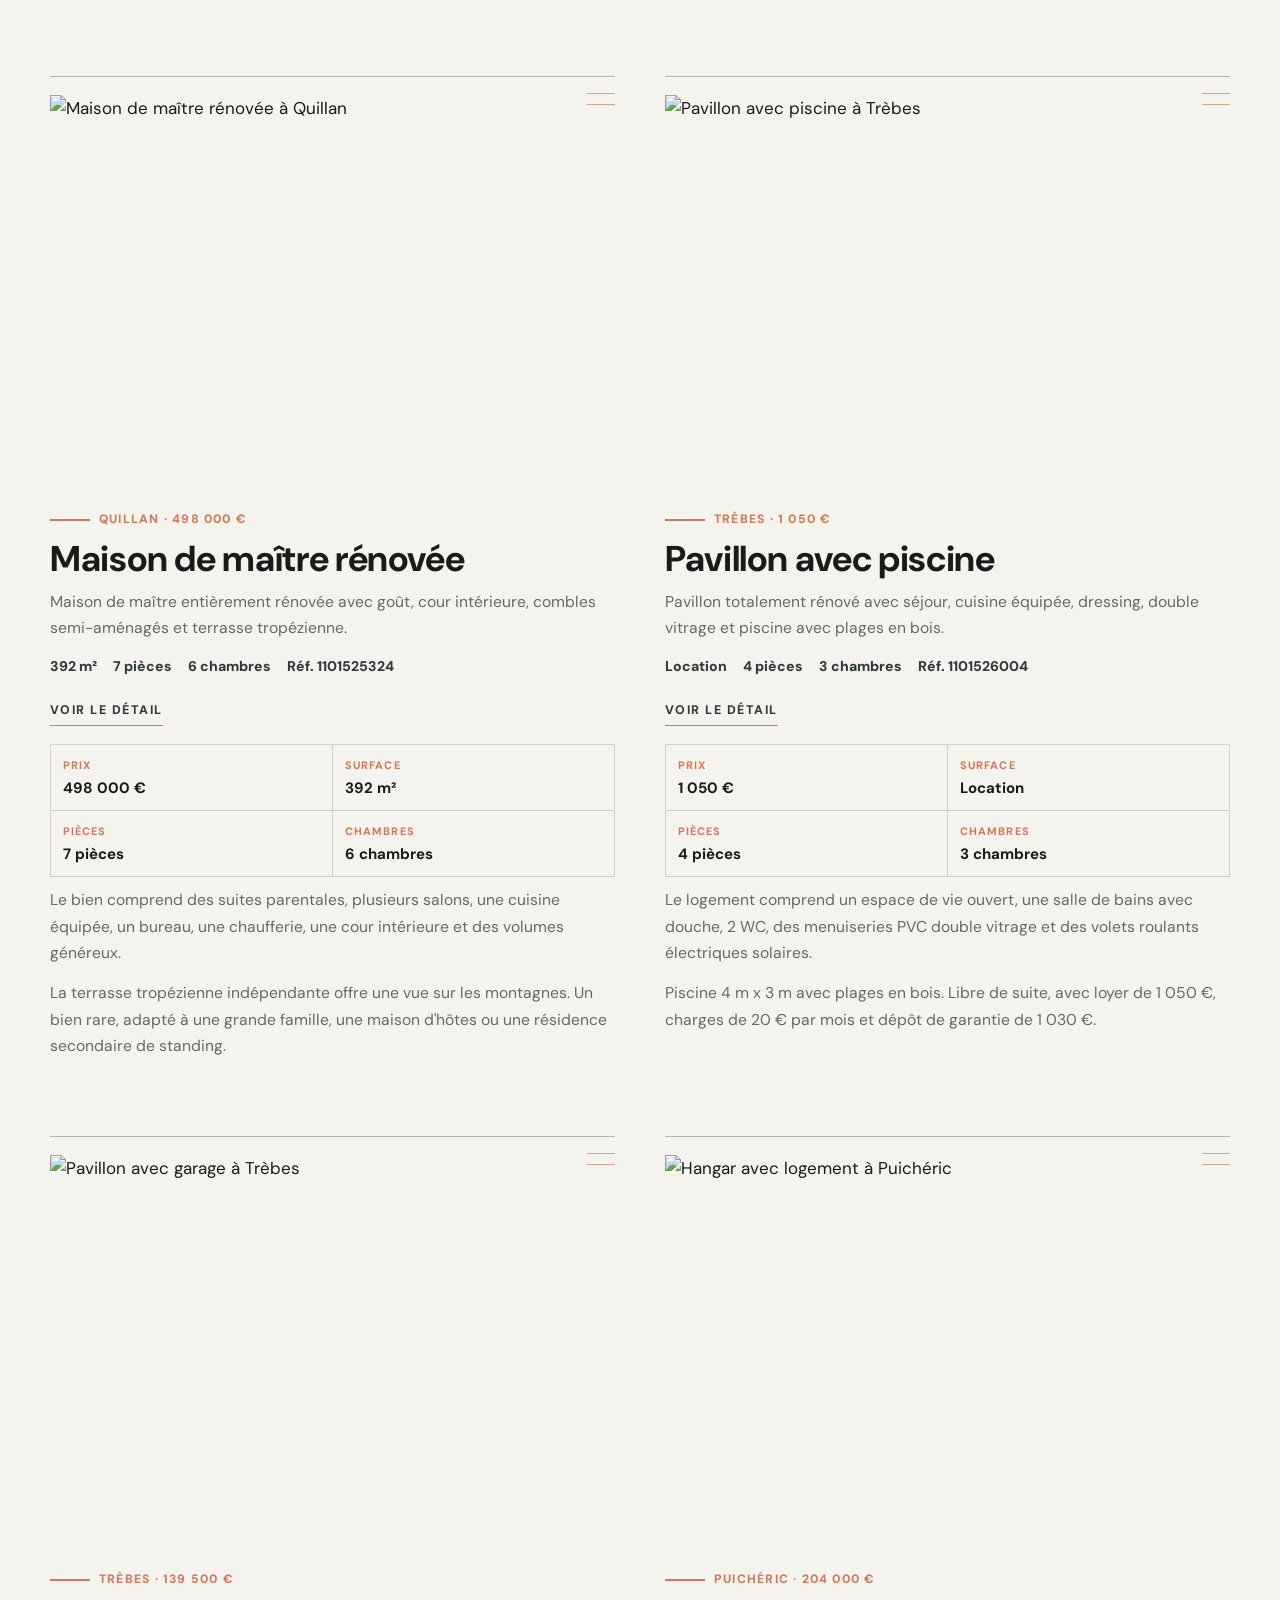
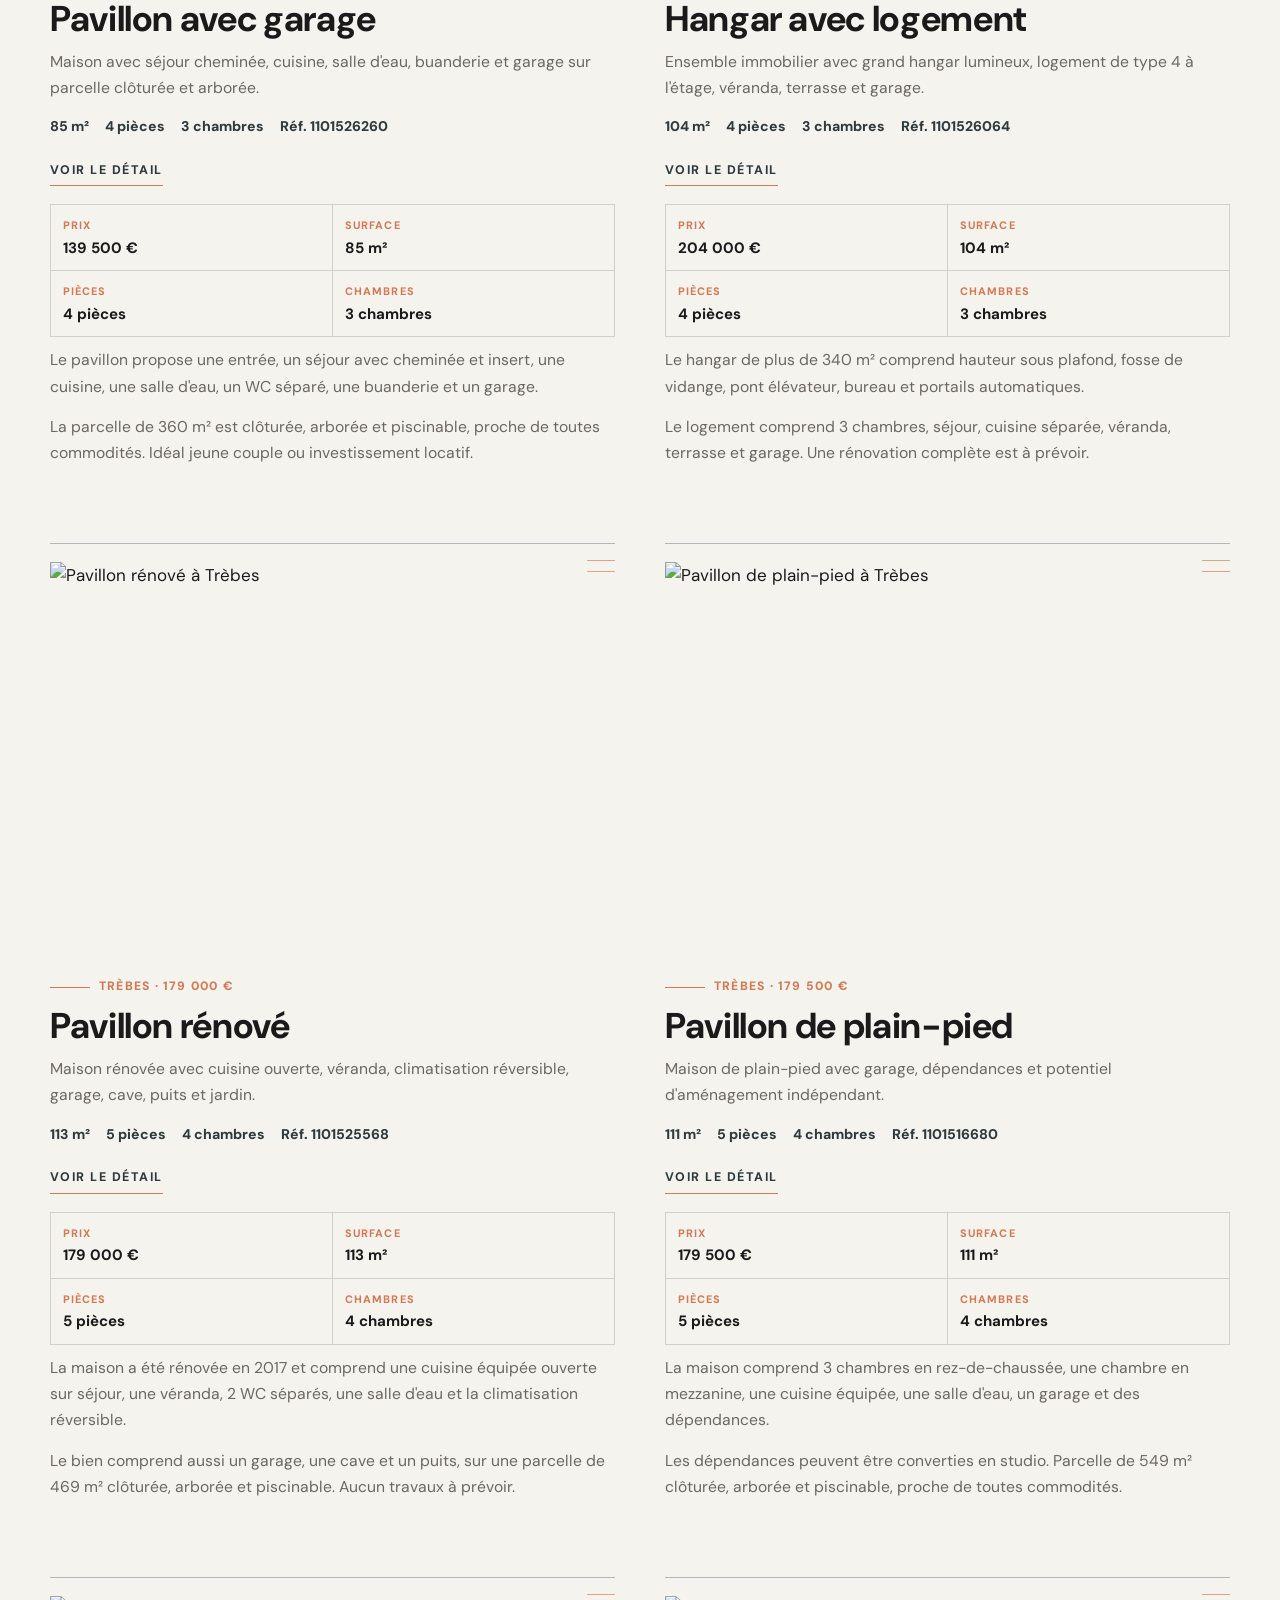
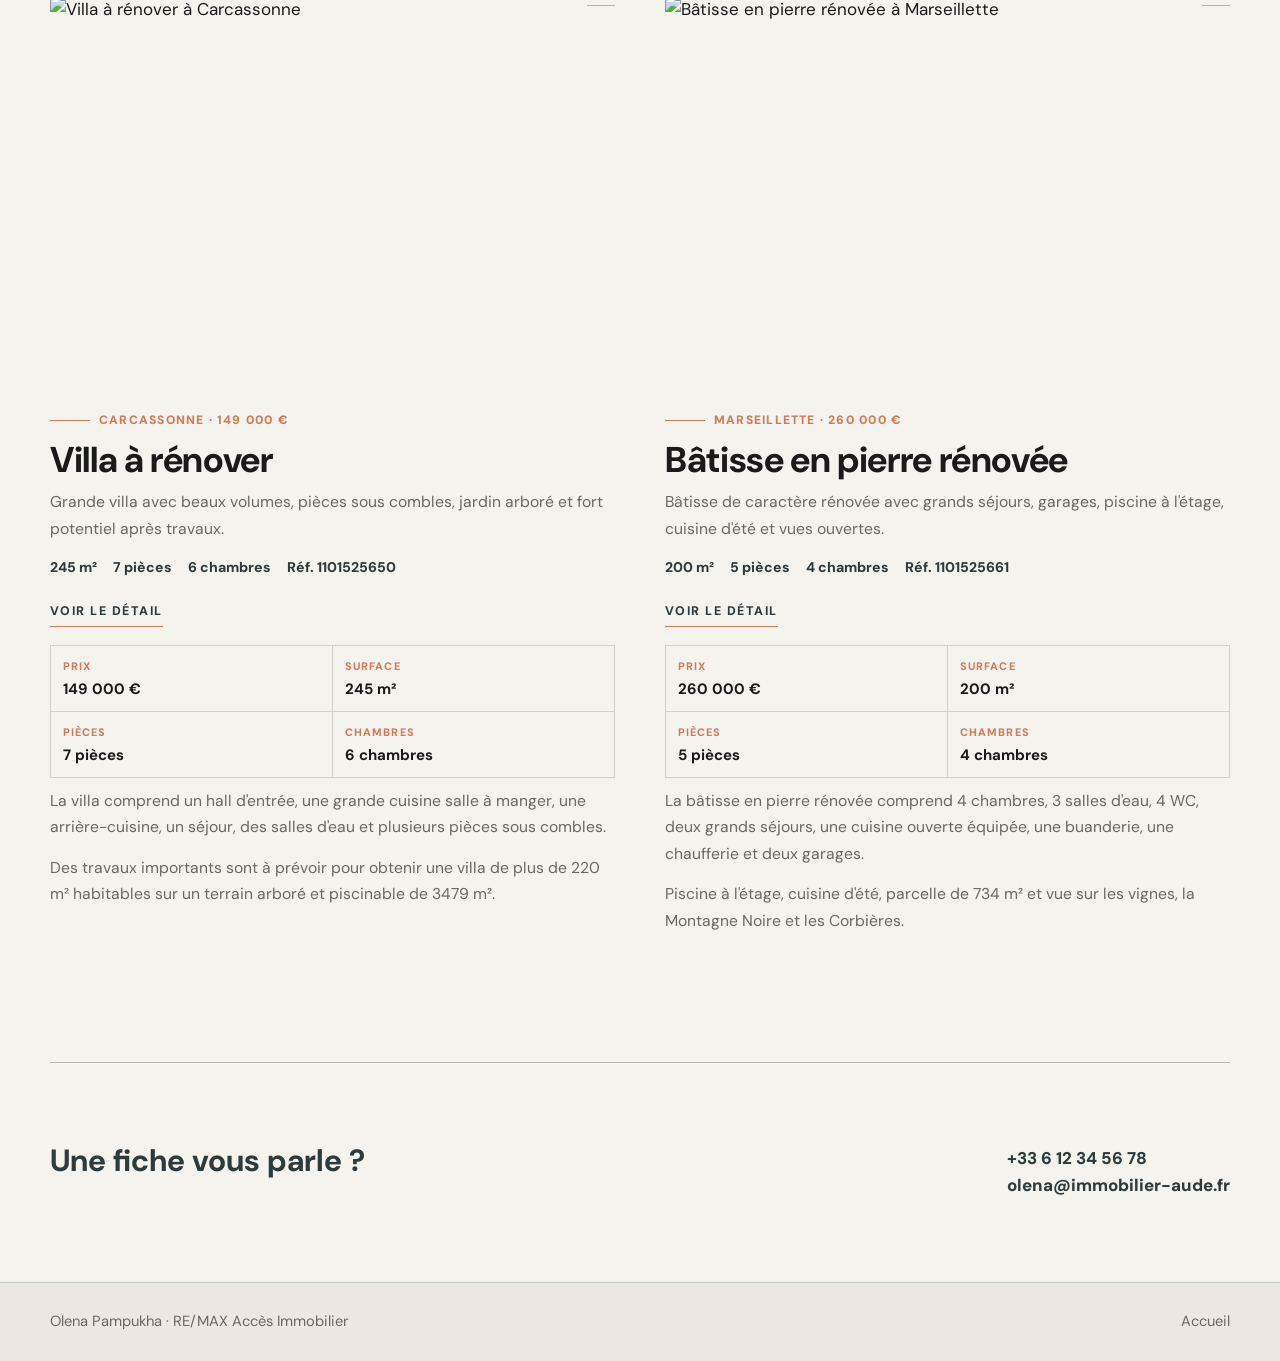
==== commit 8859fc45: "Add files via upload" ====
--- a/biens-dorsia.html
+++ b/biens-dorsia.html
@@ -23,7 +23,6 @@
       <ul class="nav-links">
         <li><a href="biens-dorsia.html">Biens</a></li>
         <li><a href="index.html#apropos">À propos</a></li>
-        <li><a href="blog-dorsia.html">Blog</a></li>
         <li><a href="index.html#contact">Contact</a></li>
       </ul>
       <a class="nav-contact" href="rendez-vous.html">Rendez-vous</a>
--- a/dorsia-shared.css
+++ b/dorsia-shared.css
@@ -261,6 +261,55 @@
   font-weight: 800;
 }
 
+.language-strip {
+  display: flex;
+  flex-wrap: wrap;
+  gap: 10px;
+  margin-top: 18px;
+}
+
+.language-strip span {
+  display: inline-flex;
+  align-items: center;
+  gap: 8px;
+  min-height: 32px;
+  padding: 6px 10px;
+  border: 1px solid var(--line);
+  color: var(--graphite);
+  font-size: .86rem;
+  font-weight: 800;
+}
+
+.flag {
+  position: relative;
+  display: inline-block;
+  width: 24px;
+  height: 16px;
+  flex: 0 0 auto;
+  border: 1px solid rgba(47, 58, 60, .28);
+  overflow: hidden;
+  background: var(--paper);
+}
+
+.flag-fr {
+  background: linear-gradient(90deg, #244C9A 0 33.33%, #FFFFFF 33.33% 66.66%, #D73333 66.66%);
+}
+
+.flag-ua {
+  background: linear-gradient(#2F80D0 0 50%, #F3C742 50%);
+}
+
+.flag-gb {
+  background:
+    linear-gradient(26deg, transparent 0 42%, #FFFFFF 42% 49%, #C8102E 49% 54%, #FFFFFF 54% 61%, transparent 61%),
+    linear-gradient(-26deg, transparent 0 42%, #FFFFFF 42% 49%, #C8102E 49% 54%, #FFFFFF 54% 61%, transparent 61%),
+    linear-gradient(90deg, transparent 0 42%, #FFFFFF 42% 58%, transparent 58%),
+    linear-gradient(transparent 0 36%, #FFFFFF 36% 64%, transparent 64%),
+    linear-gradient(90deg, transparent 0 45%, #C8102E 45% 55%, transparent 55%),
+    linear-gradient(transparent 0 42%, #C8102E 42% 58%, transparent 58%),
+    #012169;
+}
+
 .actions {
   display: flex;
   flex-wrap: wrap;
@@ -556,7 +605,7 @@
   margin: 0 auto;
   padding: clamp(62px, 8vw, 104px) 0;
   display: grid;
-  grid-template-columns: minmax(220px, 320px) minmax(0, 1fr);
+  grid-template-columns: minmax(260px, 410px) minmax(0, 1fr);
   gap: clamp(28px, 6vw, 82px);
   align-items: center;
 }
@@ -570,6 +619,42 @@
   width: 100%;
   aspect-ratio: 4 / 5;
   object-fit: cover;
+}
+
+.region-map-wrap {
+  border-top: 1px solid var(--line-strong);
+  padding-top: 18px;
+}
+
+.region-map {
+  width: 100%;
+  height: auto;
+  display: block;
+}
+
+.map-title {
+  fill: var(--graphite);
+  font-family: var(--serif);
+  font-size: 42px;
+  font-weight: 700;
+}
+
+.map-label {
+  fill: var(--graphite);
+  font-family: var(--sans);
+  font-size: 18px;
+  font-weight: 800;
+}
+
+.map-label-main {
+  fill: var(--terracotta);
+}
+
+.map-caption {
+  fill: var(--muted);
+  font-family: var(--sans);
+  font-size: 15px;
+  font-weight: 700;
 }
 
 .about-copy {
@@ -604,6 +689,54 @@
   padding-top: 10px;
 }
 
+.about-languages {
+  margin-top: 24px;
+}
+
+.reviews {
+  padding-top: clamp(64px, 8vw, 96px);
+}
+
+.reviews-panel {
+  display: grid;
+  grid-template-columns: minmax(0, 1fr) minmax(260px, .42fr);
+  gap: clamp(28px, 6vw, 80px);
+  align-items: center;
+  border-top: 1px solid var(--line-strong);
+  border-bottom: 1px solid var(--line);
+  padding: clamp(28px, 5vw, 48px) 0;
+}
+
+.reviews-panel h2 {
+  max-width: 12ch;
+  margin-top: 10px;
+  color: var(--graphite);
+  font-family: var(--serif);
+  font-size: clamp(2rem, 4vw, 4rem);
+  line-height: 1.04;
+}
+
+.reviews-panel p {
+  max-width: 43rem;
+  margin-top: 14px;
+  color: var(--muted);
+  font-size: 1rem;
+  line-height: 1.72;
+}
+
+.review-score {
+  display: grid;
+  justify-items: start;
+  gap: 18px;
+}
+
+.stars {
+  color: var(--terracotta);
+  font-size: clamp(1.7rem, 4vw, 3rem);
+  letter-spacing: .08em;
+  line-height: 1;
+}
+
 .blog-layout {
   display: grid;
   grid-template-columns: minmax(0, 1.15fr) minmax(260px, .85fr);
@@ -645,6 +778,53 @@
 .post-small .post-title {
   font-size: clamp(1.08rem, 1.6vw, 1.35rem);
   line-height: 1.18;
+}
+
+.article-teaser {
+  padding-top: clamp(64px, 8vw, 96px);
+}
+
+.external-article {
+  position: relative;
+  display: grid;
+  grid-template-columns: minmax(0, 1.05fr) minmax(280px, .75fr);
+  gap: clamp(24px, 5vw, 64px);
+  align-items: end;
+  border-top: 1px solid var(--line-strong);
+  padding-top: 18px;
+}
+
+.external-article::after {
+  content: "";
+  position: absolute;
+  top: 16px;
+  right: 0;
+  width: 28px;
+  height: 12px;
+  border-top: 1px solid var(--terracotta);
+  border-bottom: 1px solid var(--terracotta);
+  opacity: .65;
+}
+
+.external-article img {
+  width: 100%;
+  aspect-ratio: 16 / 10;
+  object-fit: cover;
+}
+
+.external-article h2 {
+  margin-top: 10px;
+  color: var(--ink);
+  font-size: clamp(1.8rem, 3.6vw, 3.6rem);
+  line-height: 1.05;
+  letter-spacing: -0.01em;
+}
+
+.external-article p {
+  margin-top: 14px;
+  color: var(--muted);
+  font-size: 1rem;
+  line-height: 1.72;
 }
 
 .contact {
@@ -989,6 +1169,8 @@
   .contact-panel,
   .page-hero,
   .post-page-card,
+  .reviews-panel,
+  .external-article,
   .appointment-layout {
     grid-template-columns: 1fr;
   }
@@ -1109,21 +1291,24 @@
   .home-card,
   .catalog-card,
   .post-large,
-  .post-small {
+  .post-small,
+  .external-article {
     padding-top: 16px;
   }
 
   .home-card::after,
   .catalog-card::after,
   .post-large::after,
-  .post-small::after {
+  .post-small::after,
+  .external-article::after {
     width: 24px;
   }
 
   .home-card img,
   .catalog-card img,
   .post-large img,
-  .post-page-card img {
+  .post-page-card img,
+  .external-article img {
     aspect-ratio: 4 / 3;
   }
 
@@ -1219,6 +1404,23 @@
   .post-small { grid-template-columns: 1fr; }
   .post-small img { aspect-ratio: 16 / 10; }
 
+  .language-strip {
+    gap: 8px;
+  }
+
+  .language-strip span {
+    width: 100%;
+    justify-content: flex-start;
+  }
+
+  .review-score {
+    justify-items: stretch;
+  }
+
+  .stars {
+    font-size: 1.7rem;
+  }
+
   .contact-panel {
     gap: 24px;
   }
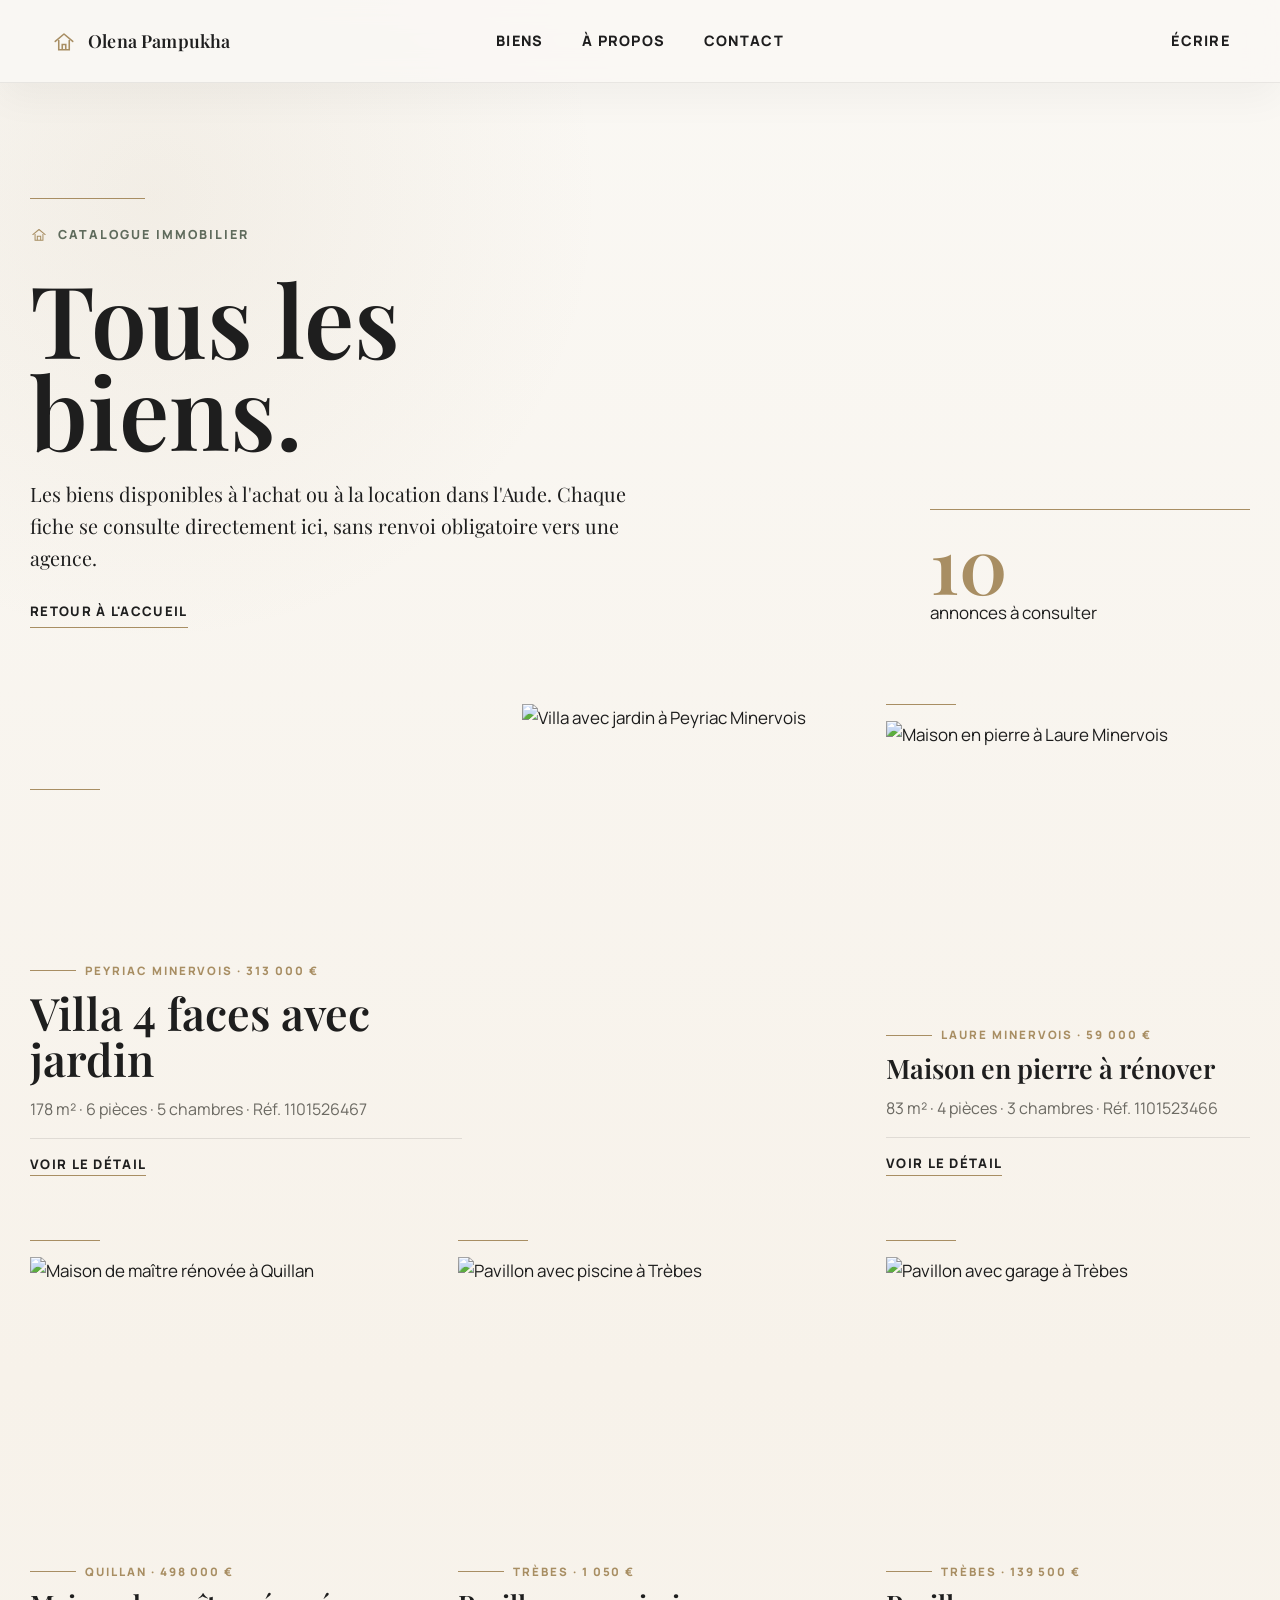
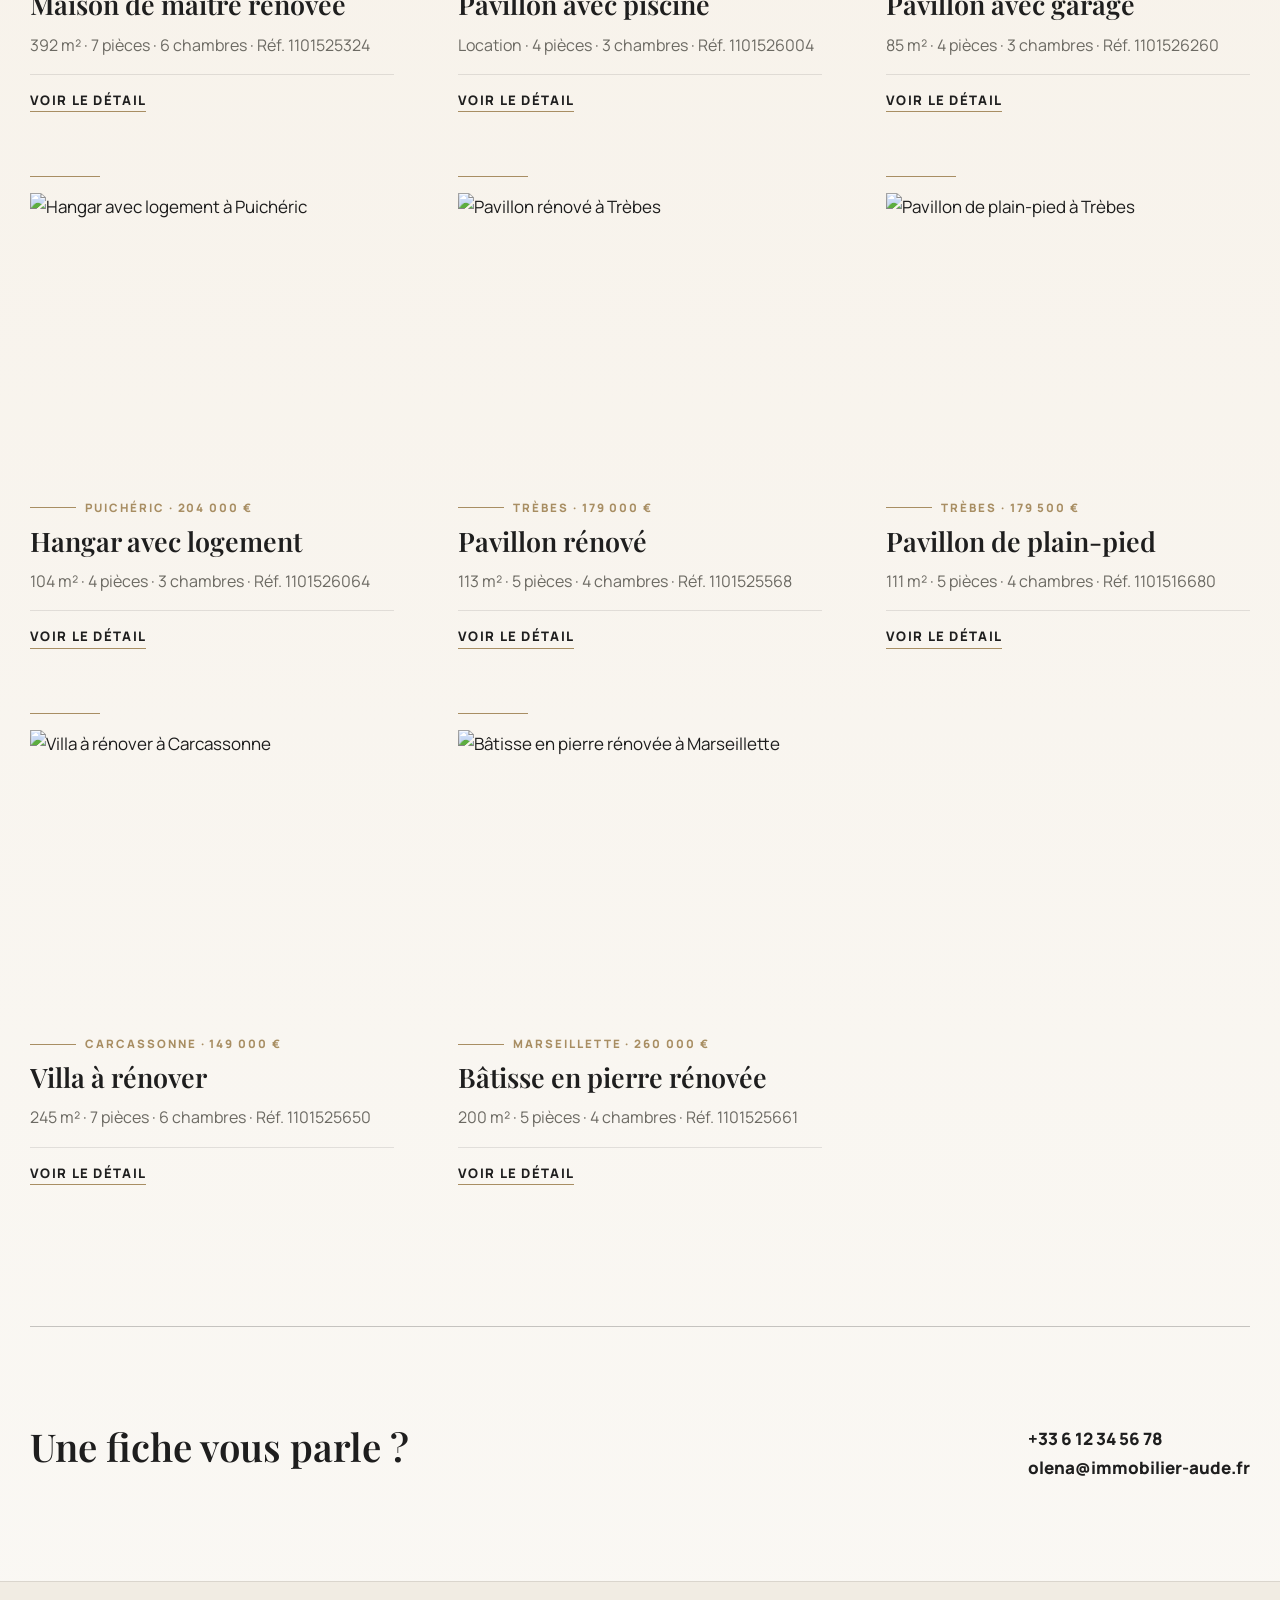
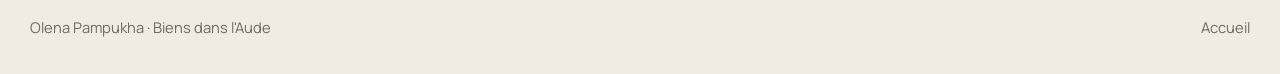
==== commit 379c96ad: "Add files via upload" ====
--- a/biens-dorsia.html
+++ b/biens-dorsia.html
@@ -7,12 +7,359 @@
   <link rel="preconnect" href="https://fonts.googleapis.com"/>
   <link rel="preconnect" href="https://fonts.gstatic.com" crossorigin/>
   <link href="https://fonts.googleapis.com/css2?family=DM+Sans:wght@400;500;700;800&family=Libre+Baskerville:wght@400;700&display=swap" rel="stylesheet"/>
-  <link rel="stylesheet" href="dorsia-shared.css"/>
+  <style>
+    :root {
+      --paper: #F5F3EE;
+      --paper-2: #ECE8E1;
+      --graphite: #2F3A3C;
+      --sage: #6A7A6F;
+      --ink: #1A1A1A;
+      --muted: #6B6762;
+      --terracotta: #D27A55;
+      --line: rgba(26, 26, 26, .16);
+      --line-strong: rgba(47, 58, 60, .32);
+      --serif: "Libre Baskerville", Georgia, serif;
+      --sans: "DM Sans", system-ui, -apple-system, BlinkMacSystemFont, "Segoe UI", sans-serif;
+    }
+
+    *, *::before, *::after { box-sizing: border-box; }
+    html { scroll-behavior: smooth; }
+    body {
+      margin: 0;
+      color: var(--ink);
+      background: var(--paper);
+      font-family: var(--sans);
+      font-size: 17px;
+      line-height: 1.62;
+      text-rendering: optimizeLegibility;
+    }
+
+    img { display: block; max-width: 100%; }
+    a { color: inherit; text-decoration: none; }
+    p, figure { margin: 0; }
+    h1, h2, h3 { margin: 0; color: var(--graphite); }
+
+    .site-header {
+      position: sticky;
+      top: 0;
+      z-index: 10;
+      background: rgba(245, 243, 238, .94);
+      border-bottom: 1px solid var(--line);
+      backdrop-filter: blur(14px);
+    }
+
+    .nav {
+      width: min(1180px, calc(100% - 40px));
+      min-height: 72px;
+      margin: 0 auto;
+      display: grid;
+      grid-template-columns: 1fr auto 1fr;
+      align-items: center;
+      gap: 24px;
+    }
+
+    .brand {
+      display: inline-flex;
+      align-items: center;
+      gap: 10px;
+      font-family: var(--serif);
+      font-size: 1rem;
+      font-weight: 700;
+      color: var(--graphite);
+    }
+
+    .brand-mark {
+      width: 28px;
+      height: 28px;
+      color: var(--terracotta);
+    }
+
+    .nav-links {
+      display: flex;
+      gap: clamp(18px, 3vw, 34px);
+      margin: 0;
+      padding: 0;
+      list-style: none;
+      color: var(--graphite);
+      font-size: .82rem;
+      font-weight: 800;
+      letter-spacing: .04em;
+    }
+
+    .nav-contact {
+      justify-self: end;
+      color: var(--graphite);
+      font-size: .82rem;
+      font-weight: 800;
+      letter-spacing: .04em;
+    }
+
+    .page-hero,
+    .catalogue,
+    .contact-strip {
+      width: min(1180px, calc(100% - 40px));
+      margin: 0 auto;
+    }
+
+    .page-hero {
+      padding: clamp(58px, 8vw, 110px) 0 clamp(38px, 6vw, 76px);
+      display: grid;
+      grid-template-columns: minmax(0, .9fr) minmax(260px, .35fr);
+      gap: clamp(28px, 6vw, 86px);
+      align-items: end;
+    }
+
+    .kicker {
+      display: inline-flex;
+      align-items: center;
+      gap: 10px;
+      color: var(--sage);
+      font-size: .78rem;
+      font-weight: 800;
+      letter-spacing: .12em;
+      text-transform: uppercase;
+    }
+
+    .mini-icon {
+      width: 26px;
+      height: 26px;
+      color: var(--terracotta);
+      flex: 0 0 auto;
+    }
+
+    h1 {
+      max-width: 9ch;
+      margin-top: 18px;
+      font-family: var(--sans);
+      font-size: clamp(3.4rem, 8vw, 7rem);
+      font-weight: 800;
+      line-height: .92;
+      letter-spacing: -0.02em;
+    }
+
+    .page-hero p {
+      max-width: 39rem;
+      margin-top: 22px;
+      color: var(--muted);
+      font-family: var(--serif);
+      font-size: clamp(1rem, 1.4vw, 1.22rem);
+      line-height: 1.72;
+    }
+
+    .hero-count {
+      border-top: 1px solid var(--line-strong);
+      padding-top: 18px;
+      color: var(--graphite);
+    }
+
+    .hero-count strong {
+      display: block;
+      color: var(--terracotta);
+      font-size: clamp(3rem, 6vw, 5.5rem);
+      line-height: .92;
+    }
+
+    .back-link {
+      display: inline-flex;
+      margin-top: 26px;
+      padding-bottom: 4px;
+      border-bottom: 1px solid currentColor;
+      color: var(--graphite);
+      font-size: .82rem;
+      font-weight: 800;
+    }
+
+    .catalogue {
+      padding: 0 0 clamp(80px, 10vw, 132px);
+    }
+
+    .property-grid {
+      display: grid;
+      grid-template-columns: repeat(3, minmax(0, 1fr));
+      gap: clamp(28px, 4vw, 48px) clamp(20px, 3vw, 34px);
+    }
+
+    .property-card {
+      border-top: 1px solid var(--line-strong);
+      padding-top: 18px;
+      min-width: 0;
+    }
+
+    .property-card.featured {
+      grid-column: span 2;
+      display: grid;
+      grid-template-columns: minmax(0, 1.12fr) minmax(260px, .88fr);
+      gap: clamp(22px, 4vw, 42px);
+      align-items: end;
+    }
+
+    .property-card img {
+      width: 100%;
+      aspect-ratio: 16 / 11;
+      object-fit: cover;
+      margin-bottom: 18px;
+    }
+
+    .property-card.featured img {
+      aspect-ratio: 16 / 9;
+      margin-bottom: 0;
+    }
+
+    .label {
+      display: inline-flex;
+      align-items: center;
+      gap: 9px;
+      color: var(--terracotta);
+      font-size: .78rem;
+      font-weight: 800;
+      letter-spacing: .08em;
+      text-transform: uppercase;
+    }
+
+    .label::before {
+      content: "";
+      width: 34px;
+      height: 1px;
+      background: currentColor;
+    }
+
+    .property-card h2 {
+      margin-top: 10px;
+      color: var(--ink);
+      font-size: clamp(1.22rem, 2vw, 1.72rem);
+      line-height: 1.14;
+      letter-spacing: -0.01em;
+    }
+
+    .property-card.featured h2 {
+      font-size: clamp(1.85rem, 3.5vw, 3.15rem);
+      line-height: 1.03;
+    }
+
+    .meta {
+      margin-top: 10px;
+      color: var(--muted);
+      font-size: .96rem;
+      line-height: 1.58;
+    }
+
+    .details {
+      margin-top: 16px;
+      padding-top: 14px;
+      border-top: 1px solid var(--line);
+    }
+
+    .details summary {
+      width: fit-content;
+      cursor: pointer;
+      color: var(--graphite);
+      font-size: .82rem;
+      font-weight: 800;
+      list-style: none;
+      border-bottom: 1px solid currentColor;
+    }
+
+    .details summary::-webkit-details-marker { display: none; }
+
+    .details p {
+      margin-top: 12px;
+      color: var(--muted);
+      font-size: .96rem;
+      line-height: 1.72;
+    }
+
+    .contact-strip {
+      border-top: 1px solid var(--line-strong);
+      padding: clamp(44px, 7vw, 82px) 0;
+      display: flex;
+      justify-content: space-between;
+      gap: 28px;
+      color: var(--muted);
+    }
+
+    .contact-strip strong {
+      color: var(--graphite);
+      font-size: clamp(1.4rem, 2.4vw, 2.2rem);
+      line-height: 1.1;
+    }
+
+    .contact-strip a {
+      display: block;
+      color: var(--graphite);
+      font-weight: 800;
+    }
+
+    footer {
+      border-top: 1px solid var(--line);
+      background: var(--paper-2);
+    }
+
+    .footer-inner {
+      width: min(1180px, calc(100% - 40px));
+      min-height: 78px;
+      margin: 0 auto;
+      display: flex;
+      justify-content: space-between;
+      align-items: center;
+      gap: 20px;
+      color: var(--muted);
+      font-size: .92rem;
+    }
+
+    @media (max-width: 920px) {
+      .nav {
+        grid-template-columns: 1fr auto;
+        min-height: auto;
+        padding: 16px 0;
+      }
+
+      .nav-links {
+        grid-column: 1 / -1;
+        justify-content: space-between;
+        gap: 12px;
+        order: 3;
+        overflow-x: auto;
+        padding-top: 6px;
+      }
+
+      .page-hero,
+      .property-card.featured {
+        grid-template-columns: 1fr;
+      }
+
+      .property-grid {
+        grid-template-columns: repeat(2, minmax(0, 1fr));
+      }
+
+      .property-card.featured {
+        grid-column: span 2;
+      }
+    }
+
+    @media (max-width: 650px) {
+      body { font-size: 16px; }
+      .nav,
+      .page-hero,
+      .catalogue,
+      .contact-strip,
+      .footer-inner {
+        width: min(100% - 28px, 1180px);
+      }
+
+      .nav-links { font-size: .78rem; }
+      h1 { font-size: clamp(3rem, 16vw, 4.6rem); }
+      .property-grid { grid-template-columns: 1fr; }
+      .property-card.featured { grid-column: auto; }
+      .property-card.featured img { margin-bottom: 18px; }
+      .contact-strip { display: grid; }
+    }
+  </style>
+  <link rel="stylesheet" href="editorial-luxury.css"/>
 </head>
 <body>
   <header class="site-header">
     <nav class="nav" aria-label="Navigation principale">
-      <a class="brand" href="index.html">
+      <a class="brand" href="olena-pampukha-dorsia.html">
         <svg class="brand-mark" viewBox="0 0 32 32" fill="none" aria-hidden="true">
           <path d="M6 16.5 16 8l10 8.5" stroke="currentColor" stroke-width="1.8" stroke-linecap="round" stroke-linejoin="round"/>
           <path d="M10 15.5V26h12V15.5" stroke="currentColor" stroke-width="1.8" stroke-linecap="round"/>
@@ -22,10 +369,10 @@
       </a>
       <ul class="nav-links">
         <li><a href="biens-dorsia.html">Biens</a></li>
-        <li><a href="index.html#apropos">À propos</a></li>
-        <li><a href="index.html#contact">Contact</a></li>
+        <li><a href="olena-pampukha-dorsia.html#apropos">À propos</a></li>
+        <li><a href="olena-pampukha-dorsia.html#contact">Contact</a></li>
       </ul>
-      <a class="nav-contact" href="rendez-vous.html">Rendez-vous</a>
+      <a class="nav-contact" href="olena-pampukha-dorsia.html#contact">Écrire</a>
     </nav>
   </header>
 
@@ -34,18 +381,18 @@
       <div>
         <div class="kicker">
           <svg class="mini-icon" viewBox="0 0 32 32" fill="none" aria-hidden="true">
-            <path d="M5 17 16 8l11 9" stroke="currentColor" stroke-width="1.6" stroke-linecap="round" stroke-linejoin="round"/>
-            <path d="M9 16v11h14V16" stroke="currentColor" stroke-width="1.6"/>
-            <path d="M13 27v-7h6v7" stroke="currentColor" stroke-width="1.6"/>
+            <path d="M5 17 16 8l11 9" stroke="currentColor" stroke-width="1.8" stroke-linecap="round" stroke-linejoin="round"/>
+            <path d="M9 16v11h14V16" stroke="currentColor" stroke-width="1.8"/>
+            <path d="M13 27v-7h6v7" stroke="currentColor" stroke-width="1.8"/>
           </svg>
           Catalogue immobilier
         </div>
         <h1>Tous les biens.</h1>
         <p>
-          Les biens disponibles à l'achat ou à la location à Carcassonne et dans
-          l'Aude. Les informations essentielles sont visibles ici, sans détour.
+          Les biens disponibles à l'achat ou à la location dans l'Aude. Chaque
+          fiche se consulte directement ici, sans renvoi obligatoire vers une agence.
         </p>
-        <a class="back-link" href="index.html">Retour à l'accueil</a>
+        <a class="back-link" href="olena-pampukha-dorsia.html">Retour à l'accueil</a>
       </div>
       <div class="hero-count">
         <strong>10</strong>
@@ -54,15 +401,92 @@
     </section>
 
     <section class="catalogue">
-      <div class="section-marker">
-        <span>
-          <svg viewBox="0 0 32 32" fill="none" aria-hidden="true">
-            <path d="M8 24h16M10 24V11l6-4 6 4v13M13 24v-7h6v7" stroke="currentColor" stroke-width="1.6" stroke-linecap="round" stroke-linejoin="round"/>
-          </svg>
-          Biens disponibles
-        </span>
+      <div class="property-grid">
+        <article class="property-card featured">
+          <img src="https://app.skysignage.com/cdn/content/adaptimmo/images/5b1258de-818b-5525-b6fe-d42089db8176.jpg?v=20260421215035" alt="Villa avec jardin à Peyriac Minervois"/>
+          <div>
+            <div class="label">Peyriac Minervois · 313 000 €</div>
+            <h2>Villa 4 faces avec jardin</h2>
+            <p class="meta">178 m² · 6 pièces · 5 chambres · Réf. 1101526467</p>
+            <details class="details">
+              <summary>Voir le détail</summary>
+              <p>Villa de type 6 avec cinq chambres, cuisine aménagée, séjour avec cheminée, salle de bain, salle d'eau, deux greniers et hangar non attenant. La parcelle de presque 3000 m² est clôturée, arborée et piscinable.</p>
+            </details>
+          </div>
+        </article>
+
+        <article class="property-card">
+          <img src="https://app.skysignage.com/cdn/content/adaptimmo/images/d313b23e-560c-59fc-9ad5-f4f075077254.jpg?v=20250119054402" alt="Maison en pierre à Laure Minervois"/>
+          <div class="label">Laure Minervois · 59 000 €</div>
+          <h2>Maison en pierre à rénover</h2>
+          <p class="meta">83 m² · 4 pièces · 3 chambres · Réf. 1101523466</p>
+          <details class="details"><summary>Voir le détail</summary><p>Maison de village deux faces avec cuisine, trois chambres, salle d'eau, grenier aménageable et jardinet. Le bien est habitable en l'état, avec une modernisation à prévoir.</p></details>
+        </article>
+
+        <article class="property-card">
+          <img src="https://app.skysignage.com/cdn/content/adaptimmo/images/8fca2134-dbe4-534b-a701-b74cc8b28f89.jpg?v=20260130051340" alt="Maison de maître rénovée à Quillan"/>
+          <div class="label">Quillan · 498 000 €</div>
+          <h2>Maison de maître rénovée</h2>
+          <p class="meta">392 m² · 7 pièces · 6 chambres · Réf. 1101525324</p>
+          <details class="details"><summary>Voir le détail</summary><p>Maison de maître rénovée avec suites parentales, salons, cuisine équipée, bureau, cour intérieure, combles semi-aménagés et terrasse tropézienne avec vue sur les montagnes.</p></details>
+        </article>
+
+        <article class="property-card">
+          <img src="https://app.skysignage.com/cdn/content/adaptimmo/images/a6d7071c-da13-5e8a-ac69-0a0b9755e7ba.jpg?v=20260423041036" alt="Pavillon avec piscine à Trèbes"/>
+          <div class="label">Trèbes · 1 050 €</div>
+          <h2>Pavillon avec piscine</h2>
+          <p class="meta">Location · 4 pièces · 3 chambres · Réf. 1101526004</p>
+          <details class="details"><summary>Voir le détail</summary><p>Pavillon rénové avec séjour, cuisine équipée, salle de bains avec douche, dressing, menuiseries PVC double vitrage, volets roulants solaires et piscine avec plages en bois.</p></details>
+        </article>
+
+        <article class="property-card">
+          <img src="https://app.skysignage.com/cdn/content/adaptimmo/images/ae0c8ee9-cc24-5e43-867e-5f8848c37411.jpg?v=20260214050837" alt="Pavillon avec garage à Trèbes"/>
+          <div class="label">Trèbes · 139 500 €</div>
+          <h2>Pavillon avec garage</h2>
+          <p class="meta">85 m² · 4 pièces · 3 chambres · Réf. 1101526260</p>
+          <details class="details"><summary>Voir le détail</summary><p>Maison avec séjour cheminée, cuisine, salle d'eau, buanderie et garage. Parcelle de 360 m² clôturée, arborée et piscinable, proche des commodités.</p></details>
+        </article>
+
+        <article class="property-card">
+          <img src="https://app.skysignage.com/cdn/content/adaptimmo/images/1a1776d1-588d-5c83-bf3b-bf911a1a03a7.jpg?v=20260415214724" alt="Hangar avec logement à Puichéric"/>
+          <div class="label">Puichéric · 204 000 €</div>
+          <h2>Hangar avec logement</h2>
+          <p class="meta">104 m² · 4 pièces · 3 chambres · Réf. 1101526064</p>
+          <details class="details"><summary>Voir le détail</summary><p>Hangar lumineux de plus de 340 m² avec bureau, portails automatiques, fosse de vidange et pont élévateur. Logement de type 4 à l'étage avec véranda, terrasse et garage.</p></details>
+        </article>
+
+        <article class="property-card">
+          <img src="https://app.skysignage.com/cdn/content/adaptimmo/images/6f3e2039-f12d-57c2-bb0a-a03090186e75.jpg?v=20250802040002" alt="Pavillon rénové à Trèbes"/>
+          <div class="label">Trèbes · 179 000 €</div>
+          <h2>Pavillon rénové</h2>
+          <p class="meta">113 m² · 5 pièces · 4 chambres · Réf. 1101525568</p>
+          <details class="details"><summary>Voir le détail</summary><p>Maison rénovée avec cuisine ouverte, véranda, climatisation réversible, garage, cave, puits et parcelle clôturée, arborée et piscinable de 469 m².</p></details>
+        </article>
+
+        <article class="property-card">
+          <img src="https://app.skysignage.com/cdn/content/adaptimmo/images/cc5dc762-789f-5dfc-8083-3706a8532106.jpg?v=20260314051319" alt="Pavillon de plain-pied à Trèbes"/>
+          <div class="label">Trèbes · 179 500 €</div>
+          <h2>Pavillon de plain-pied</h2>
+          <p class="meta">111 m² · 5 pièces · 4 chambres · Réf. 1101516680</p>
+          <details class="details"><summary>Voir le détail</summary><p>Maison de plain-pied avec trois chambres en rez-de-chaussée, une chambre en mezzanine, garage et dépendances pouvant être converties en studio.</p></details>
+        </article>
+
+        <article class="property-card">
+          <img src="https://app.skysignage.com/cdn/content/adaptimmo/images/556d27de-6348-5499-8a40-39eacb72ff01.jpg?v=20251129051929" alt="Villa à rénover à Carcassonne"/>
+          <div class="label">Carcassonne · 149 000 €</div>
+          <h2>Villa à rénover</h2>
+          <p class="meta">245 m² · 7 pièces · 6 chambres · Réf. 1101525650</p>
+          <details class="details"><summary>Voir le détail</summary><p>Grande villa avec beaux volumes, pièces sous combles et travaux importants à prévoir. Terrain arboré et piscinable de 3479 m².</p></details>
+        </article>
+
+        <article class="property-card">
+          <img src="https://app.skysignage.com/cdn/content/adaptimmo/images/43d1ed7d-7abb-5cbe-8b30-2ad65fd37f64.jpg?v=20250911035850" alt="Bâtisse en pierre rénovée à Marseillette"/>
+          <div class="label">Marseillette · 260 000 €</div>
+          <h2>Bâtisse en pierre rénovée</h2>
+          <p class="meta">200 m² · 5 pièces · 4 chambres · Réf. 1101525661</p>
+          <details class="details"><summary>Voir le détail</summary><p>Bâtisse de caractère avec quatre chambres, grands séjours, cuisine ouverte, deux garages, piscine à l'étage, cuisine d'été et vue sur les vignes.</p></details>
+        </article>
       </div>
-      <div class="catalog-grid" id="catalogGrid"></div>
     </section>
 
     <section class="contact-strip">
@@ -76,190 +500,9 @@
 
   <footer>
     <div class="footer-inner">
-      <span>Olena Pampukha · RE/MAX Accès Immobilier</span>
-      <span><a href="index.html">Accueil</a></span>
+      <span>Olena Pampukha · Biens dans l'Aude</span>
+      <span><a href="olena-pampukha-dorsia.html">Accueil</a></span>
     </div>
   </footer>
-
-  <script>
-    const biens = [
-      {
-        ref: "1101526467",
-        title: "Villa 4 faces avec jardin",
-        city: "Peyriac Minervois",
-        price: "313 000 €",
-        image: "https://app.skysignage.com/cdn/content/adaptimmo/images/5b1258de-818b-5525-b6fe-d42089db8176.jpg?v=20260421215035",
-        surface: "178 m²",
-        pieces: "6 pièces",
-        bedrooms: "5 chambres",
-        lead: "Villa de type 6 avec jardin, hangar et logement indépendant à rénover. Une maison familiale lumineuse, proche des commodités.",
-        copy: [
-          "Villa 4 faces comprenant un hall d'entrée, 5 chambres dont 2 en rez-de-chaussée, une cuisine aménagée et équipée, un séjour avec cheminée, une salle de bain, une salle d'eau, 2 WC et 2 greniers en partie aménageables.",
-          "Le bien comprend aussi un hangar non attenant à usage de garage et un logement indépendant de type 2 à rénover. L'ensemble est construit sur une parcelle de presque 3000 m² clôturée, arborée et piscinable."
-        ]
-      },
-      {
-        ref: "1101523466",
-        title: "Maison en pierre à rénover",
-        city: "Laure Minervois",
-        price: "59 000 €",
-        image: "https://app.skysignage.com/cdn/content/adaptimmo/images/d313b23e-560c-59fc-9ad5-f4f075077254.jpg?v=20250119054402",
-        surface: "83 m²",
-        pieces: "4 pièces",
-        bedrooms: "3 chambres",
-        lead: "Maison de village deux faces avec jardinet et grenier aménageable. Le bien est habitable en l'état, avec une modernisation à prévoir.",
-        copy: [
-          "Maison de village deux faces en pierre comprenant une cuisine, 3 chambres, une salle d'eau et un grenier aménageable pouvant accueillir des chambres supplémentaires.",
-          "Le tout est complété par un jardinet. Une base intéressante pour un projet de résidence principale, secondaire ou investissement."
-        ]
-      },
-      {
-        ref: "1101525324",
-        title: "Maison de maître rénovée",
-        city: "Quillan",
-        price: "498 000 €",
-        image: "https://app.skysignage.com/cdn/content/adaptimmo/images/8fca2134-dbe4-534b-a701-b74cc8b28f89.jpg?v=20260130051340",
-        surface: "392 m²",
-        pieces: "7 pièces",
-        bedrooms: "6 chambres",
-        lead: "Maison de maître entièrement rénovée avec goût, cour intérieure, combles semi-aménagés et terrasse tropézienne.",
-        copy: [
-          "Le bien comprend des suites parentales, plusieurs salons, une cuisine équipée, un bureau, une chaufferie, une cour intérieure et des volumes généreux.",
-          "La terrasse tropézienne indépendante offre une vue sur les montagnes. Un bien rare, adapté à une grande famille, une maison d'hôtes ou une résidence secondaire de standing."
-        ]
-      },
-      {
-        ref: "1101526004",
-        title: "Pavillon avec piscine",
-        city: "Trèbes",
-        price: "1 050 €",
-        image: "https://app.skysignage.com/cdn/content/adaptimmo/images/a6d7071c-da13-5e8a-ac69-0a0b9755e7ba.jpg?v=20260423041036",
-        surface: "Location",
-        pieces: "4 pièces",
-        bedrooms: "3 chambres",
-        lead: "Pavillon totalement rénové avec séjour, cuisine équipée, dressing, double vitrage et piscine avec plages en bois.",
-        copy: [
-          "Le logement comprend un espace de vie ouvert, une salle de bains avec douche, 2 WC, des menuiseries PVC double vitrage et des volets roulants électriques solaires.",
-          "Piscine 4 m x 3 m avec plages en bois. Libre de suite, avec loyer de 1 050 €, charges de 20 € par mois et dépôt de garantie de 1 030 €."
-        ]
-      },
-      {
-        ref: "1101526260",
-        title: "Pavillon avec garage",
-        city: "Trèbes",
-        price: "139 500 €",
-        image: "https://app.skysignage.com/cdn/content/adaptimmo/images/ae0c8ee9-cc24-5e43-867e-5f8848c37411.jpg?v=20260214050837",
-        surface: "85 m²",
-        pieces: "4 pièces",
-        bedrooms: "3 chambres",
-        lead: "Maison avec séjour cheminée, cuisine, salle d'eau, buanderie et garage sur parcelle clôturée et arborée.",
-        copy: [
-          "Le pavillon propose une entrée, un séjour avec cheminée et insert, une cuisine, une salle d'eau, un WC séparé, une buanderie et un garage.",
-          "La parcelle de 360 m² est clôturée, arborée et piscinable, proche de toutes commodités. Idéal jeune couple ou investissement locatif."
-        ]
-      },
-      {
-        ref: "1101526064",
-        title: "Hangar avec logement",
-        city: "Puichéric",
-        price: "204 000 €",
-        image: "https://app.skysignage.com/cdn/content/adaptimmo/images/1a1776d1-588d-5c83-bf3b-bf911a1a03a7.jpg?v=20260415214724",
-        surface: "104 m²",
-        pieces: "4 pièces",
-        bedrooms: "3 chambres",
-        lead: "Ensemble immobilier avec grand hangar lumineux, logement de type 4 à l'étage, véranda, terrasse et garage.",
-        copy: [
-          "Le hangar de plus de 340 m² comprend hauteur sous plafond, fosse de vidange, pont élévateur, bureau et portails automatiques.",
-          "Le logement comprend 3 chambres, séjour, cuisine séparée, véranda, terrasse et garage. Une rénovation complète est à prévoir."
-        ]
-      },
-      {
-        ref: "1101525568",
-        title: "Pavillon rénové",
-        city: "Trèbes",
-        price: "179 000 €",
-        image: "https://app.skysignage.com/cdn/content/adaptimmo/images/6f3e2039-f12d-57c2-bb0a-a03090186e75.jpg?v=20250802040002",
-        surface: "113 m²",
-        pieces: "5 pièces",
-        bedrooms: "4 chambres",
-        lead: "Maison rénovée avec cuisine ouverte, véranda, climatisation réversible, garage, cave, puits et jardin.",
-        copy: [
-          "La maison a été rénovée en 2017 et comprend une cuisine équipée ouverte sur séjour, une véranda, 2 WC séparés, une salle d'eau et la climatisation réversible.",
-          "Le bien comprend aussi un garage, une cave et un puits, sur une parcelle de 469 m² clôturée, arborée et piscinable. Aucun travaux à prévoir."
-        ]
-      },
-      {
-        ref: "1101516680",
-        title: "Pavillon de plain-pied",
-        city: "Trèbes",
-        price: "179 500 €",
-        image: "https://app.skysignage.com/cdn/content/adaptimmo/images/cc5dc762-789f-5dfc-8083-3706a8532106.jpg?v=20260314051319",
-        surface: "111 m²",
-        pieces: "5 pièces",
-        bedrooms: "4 chambres",
-        lead: "Maison de plain-pied avec garage, dépendances et potentiel d'aménagement indépendant.",
-        copy: [
-          "La maison comprend 3 chambres en rez-de-chaussée, une chambre en mezzanine, une cuisine équipée, une salle d'eau, un garage et des dépendances.",
-          "Les dépendances peuvent être converties en studio. Parcelle de 549 m² clôturée, arborée et piscinable, proche de toutes commodités."
-        ]
-      },
-      {
-        ref: "1101525650",
-        title: "Villa à rénover",
-        city: "Carcassonne",
-        price: "149 000 €",
-        image: "https://app.skysignage.com/cdn/content/adaptimmo/images/556d27de-6348-5499-8a40-39eacb72ff01.jpg?v=20251129051929",
-        surface: "245 m²",
-        pieces: "7 pièces",
-        bedrooms: "6 chambres",
-        lead: "Grande villa avec beaux volumes, pièces sous combles, jardin arboré et fort potentiel après travaux.",
-        copy: [
-          "La villa comprend un hall d'entrée, une grande cuisine salle à manger, une arrière-cuisine, un séjour, des salles d'eau et plusieurs pièces sous combles.",
-          "Des travaux importants sont à prévoir pour obtenir une villa de plus de 220 m² habitables sur un terrain arboré et piscinable de 3479 m²."
-        ]
-      },
-      {
-        ref: "1101525661",
-        title: "Bâtisse en pierre rénovée",
-        city: "Marseillette",
-        price: "260 000 €",
-        image: "https://app.skysignage.com/cdn/content/adaptimmo/images/43d1ed7d-7abb-5cbe-8b30-2ad65fd37f64.jpg?v=20250911035850",
-        surface: "200 m²",
-        pieces: "5 pièces",
-        bedrooms: "4 chambres",
-        lead: "Bâtisse de caractère rénovée avec grands séjours, garages, piscine à l'étage, cuisine d'été et vues ouvertes.",
-        copy: [
-          "La bâtisse en pierre rénovée comprend 4 chambres, 3 salles d'eau, 4 WC, deux grands séjours, une cuisine ouverte équipée, une buanderie, une chaufferie et deux garages.",
-          "Piscine à l'étage, cuisine d'été, parcelle de 734 m² et vue sur les vignes, la Montagne Noire et les Corbières."
-        ]
-      }
-    ];
-
-    const grid = document.getElementById("catalogGrid");
-    grid.innerHTML = biens.map((bien) => `
-      <article class="catalog-card" id="ref-${bien.ref}">
-        <img src="${bien.image}" alt="${bien.title} à ${bien.city}"/>
-        <div class="label">${bien.city} · ${bien.price}</div>
-        <h2>${bien.title}</h2>
-        <p class="catalog-intro">${bien.lead}</p>
-        <div class="catalog-stats">
-          <span>${bien.surface}</span>
-          <span>${bien.pieces}</span>
-          <span>${bien.bedrooms}</span>
-          <span>Réf. ${bien.ref}</span>
-        </div>
-        <div class="catalog-detail-label">Voir le détail</div>
-        <div class="catalog-facts">
-          <span><small>Prix</small><strong>${bien.price}</strong></span>
-          <span><small>Surface</small><strong>${bien.surface}</strong></span>
-          <span><small>Pièces</small><strong>${bien.pieces}</strong></span>
-          <span><small>Chambres</small><strong>${bien.bedrooms}</strong></span>
-        </div>
-        <div class="catalog-copy">
-          ${bien.copy.map((paragraph) => `<p>${paragraph}</p>`).join("")}
-        </div>
-      </article>
-    `).join("");
-  </script>
 </body>
 </html>
--- a/editorial-luxury.css
+++ b/editorial-luxury.css
@@ -0,0 +1,910 @@
+@import url("https://fonts.googleapis.com/css2?family=Manrope:wght@400;500;600;700;800&family=Playfair+Display:wght@500;600;700&display=swap");
+
+:root {
+  --paper: #FAF8F4;
+  --paper-2: #F1ECE3;
+  --paper-3: #E7DFD2;
+  --graphite: #1E1E1E;
+  --sage: #5F6B5C;
+  --neutral: #CDBE9F;
+  --ink: #1E1E1E;
+  --muted: #6C6A63;
+  --terracotta: #A88E63;
+  --line: rgba(30, 30, 30, .11);
+  --line-strong: rgba(30, 30, 30, .24);
+  --serif: "Playfair Display", "Cormorant Garamond", Georgia, serif;
+  --sans: "Manrope", Inter, system-ui, -apple-system, BlinkMacSystemFont, "Segoe UI", sans-serif;
+}
+
+html {
+  background: var(--paper);
+}
+
+body {
+  position: relative;
+  background:
+    radial-gradient(circle at 12% 6%, rgba(168, 142, 99, .09), transparent 28rem),
+    linear-gradient(180deg, #FAF8F4 0%, #F7F2EA 42%, #FAF8F4 100%);
+  color: var(--ink);
+  font-family: var(--sans);
+  font-size: 17px;
+  line-height: 1.7;
+  letter-spacing: 0;
+}
+
+body::before {
+  content: "";
+  position: fixed;
+  inset: 0;
+  z-index: -1;
+  pointer-events: none;
+  opacity: .42;
+  background-image:
+    linear-gradient(90deg, rgba(30, 30, 30, .035) 1px, transparent 1px),
+    linear-gradient(180deg, rgba(30, 30, 30, .025) 1px, transparent 1px);
+  background-size: 86px 86px;
+  mask-image: linear-gradient(180deg, rgba(0, 0, 0, .55), transparent 78%);
+}
+
+body::after {
+  content: "";
+  position: fixed;
+  inset: 0;
+  z-index: -1;
+  pointer-events: none;
+  opacity: .24;
+  background-image:
+    radial-gradient(circle at 20% 30%, rgba(30, 30, 30, .08) 0 1px, transparent 1.5px),
+    radial-gradient(circle at 78% 62%, rgba(30, 30, 30, .06) 0 1px, transparent 1.5px);
+  background-size: 18px 18px, 23px 23px;
+  mix-blend-mode: multiply;
+}
+
+::selection {
+  color: var(--paper);
+  background: var(--graphite);
+}
+
+img {
+  filter: saturate(.92) contrast(1.02);
+}
+
+.site-header {
+  background: rgba(250, 248, 244, .88);
+  border-bottom: 1px solid rgba(30, 30, 30, .08);
+  box-shadow: 0 16px 38px rgba(30, 30, 30, .04);
+}
+
+.nav {
+  min-height: 82px;
+}
+
+.brand {
+  font-family: var(--serif);
+  font-size: clamp(1.05rem, 1.4vw, 1.28rem);
+  font-weight: 600;
+  letter-spacing: .01em;
+}
+
+.brand-mark {
+  color: var(--terracotta);
+}
+
+.nav-links,
+.nav-contact {
+  font-size: clamp(.9rem, 1vw, 1.04rem);
+  font-weight: 800;
+  letter-spacing: .09em;
+  text-transform: uppercase;
+}
+
+.nav-links {
+  gap: clamp(24px, 3vw, 46px);
+}
+
+.nav-links a::after,
+.nav-contact::after {
+  bottom: 0;
+  height: 2px;
+  background: var(--terracotta);
+}
+
+.section,
+.page-hero,
+.catalogue,
+.contact-strip,
+.footer-inner {
+  width: min(1220px, calc(100% - 56px));
+}
+
+.section {
+  padding: clamp(92px, 11vw, 168px) 0;
+}
+
+.section + .section {
+  border-top: 0;
+}
+
+.hero {
+  width: min(1320px, calc(100% - 56px));
+  min-height: calc(100vh - 82px);
+  display: grid;
+  align-items: center;
+  padding: clamp(58px, 8vw, 120px) 0 clamp(70px, 9vw, 132px);
+}
+
+.hero-layout {
+  grid-template-columns: minmax(300px, .78fr) minmax(0, 1.22fr);
+  gap: clamp(44px, 7vw, 108px);
+}
+
+.hero-layout > div:first-child,
+.page-hero > div:first-child,
+.section-head,
+.contact-panel,
+.contact-strip {
+  position: relative;
+}
+
+.hero-layout > div:first-child::before,
+.section-head::before,
+.page-hero > div:first-child::before,
+.contact-panel::before {
+  content: "";
+  display: block;
+  width: clamp(72px, 9vw, 124px);
+  height: 1px;
+  margin-bottom: 24px;
+  background: var(--terracotta);
+}
+
+.kicker {
+  color: var(--sage);
+  font-size: clamp(.78rem, .9vw, .88rem);
+  font-weight: 800;
+  letter-spacing: .16em;
+}
+
+.mini-icon {
+  width: 18px;
+  height: 18px;
+  color: var(--terracotta);
+  stroke-width: 1.35px;
+}
+
+h1,
+.section-title,
+.page-hero h1,
+.contact h2,
+.about-copy h2,
+.post-page-card h2 {
+  color: var(--ink);
+  font-family: var(--serif);
+  font-weight: 600;
+  letter-spacing: 0;
+}
+
+h1 {
+  max-width: 10.8ch;
+  margin-top: 20px;
+  font-size: clamp(3rem, 6.4vw, 6.1rem);
+  line-height: .96;
+}
+
+.hero-copy,
+.page-hero p {
+  color: var(--graphite);
+  font-family: var(--serif);
+  font-size: clamp(1.1rem, 1.55vw, 1.42rem);
+  line-height: 1.62;
+}
+
+.hero-meta {
+  gap: 0;
+  margin-top: 34px;
+  border-top: 1px solid var(--line-strong);
+  border-bottom: 1px solid var(--line);
+}
+
+.hero-meta span {
+  min-height: 70px;
+  display: flex;
+  align-items: center;
+  border-top: 0;
+  border-right: 1px solid var(--line);
+  padding: 14px 18px 14px 0;
+}
+
+.hero-meta span:last-child {
+  border-right: 0;
+}
+
+.hero-meta strong,
+.hero-count strong {
+  color: var(--terracotta);
+}
+
+.language-strip {
+  display: flex;
+  flex-wrap: wrap;
+  gap: 10px;
+  margin-top: 22px;
+}
+
+.language-strip span {
+  display: inline-flex;
+  align-items: center;
+  gap: 8px;
+  min-height: 34px;
+  padding: 7px 12px;
+  border: 1px solid rgba(30, 30, 30, .12);
+  border-radius: 999px;
+  background: rgba(250, 248, 244, .68);
+  color: var(--graphite);
+  box-shadow: 0 10px 28px rgba(30, 30, 30, .045);
+  font-size: .82rem;
+  font-weight: 700;
+}
+
+.flag {
+  width: 20px;
+  height: 14px;
+  flex: 0 0 auto;
+  overflow: hidden;
+  border-radius: 2px;
+  box-shadow: inset 0 0 0 1px rgba(30, 30, 30, .12);
+}
+
+.flag-fr {
+  background: linear-gradient(90deg, #243C7A 0 33.33%, #fff 33.33% 66.66%, #C93A3A 66.66%);
+}
+
+.flag-ua {
+  background: linear-gradient(180deg, #2E75D4 0 50%, #F0C84B 50%);
+}
+
+.flag-gb {
+  background:
+    linear-gradient(90deg, transparent 42%, #fff 42% 58%, transparent 58%),
+    linear-gradient(0deg, transparent 38%, #fff 38% 62%, transparent 62%),
+    linear-gradient(90deg, transparent 46%, #C7373F 46% 54%, transparent 54%),
+    linear-gradient(0deg, transparent 43%, #C7373F 43% 57%, transparent 57%),
+    #243C7A;
+}
+
+.actions {
+  gap: 14px;
+  margin-top: 36px;
+}
+
+.button {
+  min-height: 52px;
+  padding: 14px 22px;
+  border: 1px solid rgba(30, 30, 30, .72);
+  border-radius: 999px;
+  color: var(--graphite);
+  background: rgba(250, 248, 244, .64);
+  box-shadow: 0 18px 42px rgba(30, 30, 30, .045);
+  font-size: .82rem;
+  font-weight: 800;
+  letter-spacing: .12em;
+  text-transform: uppercase;
+}
+
+.button.primary {
+  border-color: var(--ink);
+  color: var(--paper);
+  background: var(--ink);
+}
+
+.button:hover {
+  border-color: var(--terracotta);
+  color: var(--paper);
+  background: var(--terracotta);
+  transform: translateY(-3px);
+  box-shadow: 0 24px 54px rgba(30, 30, 30, .11);
+}
+
+.hero-art {
+  position: relative;
+  padding: clamp(14px, 2vw, 26px);
+  color: var(--graphite);
+}
+
+.hero-art::before {
+  content: "";
+  position: absolute;
+  inset: 3% 0 auto 9%;
+  height: 78%;
+  border-radius: 50%;
+  background: rgba(205, 190, 159, .16);
+  filter: blur(8px);
+  transform: rotate(-5deg);
+}
+
+.hero-art svg {
+  position: relative;
+  min-height: clamp(330px, 42vw, 580px);
+}
+
+.section-head {
+  grid-template-columns: minmax(0, .72fr) minmax(300px, .28fr);
+  align-items: start;
+  margin-bottom: clamp(44px, 6vw, 78px);
+}
+
+.section-title {
+  max-width: 11ch;
+  font-size: clamp(2.8rem, 5.8vw, 6.4rem);
+  line-height: .93;
+}
+
+.section-note {
+  max-width: 31rem;
+  color: var(--muted);
+  font-size: clamp(1rem, 1.15vw, 1.12rem);
+}
+
+.property-grid {
+  gap: clamp(34px, 5vw, 72px);
+}
+
+.property-feature,
+.property-stack article,
+.property-card {
+  position: relative;
+  overflow: hidden;
+  border-top: 0;
+  padding-top: 0;
+  background: transparent;
+}
+
+.property-feature::before,
+.property-stack article::before,
+.property-card::before,
+.post-large::before,
+.post-small::before {
+  content: "";
+  display: block;
+  width: 70px;
+  height: 1px;
+  margin-bottom: 16px;
+  background: var(--terracotta);
+}
+
+.property-feature img,
+.property-stack img,
+.property-card img,
+.post-large img,
+.post-small img {
+  width: 100%;
+  object-fit: cover;
+  transition: transform .7s ease, filter .7s ease;
+}
+
+.property-feature:hover img,
+.property-stack article:hover img,
+.property-card:hover img,
+.post-large:hover img,
+.post-small:hover img {
+  transform: scale(1.035);
+  filter: saturate(1.02) contrast(1.04);
+}
+
+.property-feature img {
+  aspect-ratio: 16 / 11;
+  margin-bottom: 24px;
+}
+
+.property-stack {
+  gap: clamp(34px, 5vw, 58px);
+}
+
+.property-stack img {
+  aspect-ratio: 4 / 3;
+  margin-bottom: 20px;
+}
+
+.property-card img {
+  aspect-ratio: 4 / 3;
+  margin-bottom: 22px;
+}
+
+.property-card.featured {
+  grid-template-columns: minmax(0, 1.18fr) minmax(280px, .82fr);
+  gap: clamp(28px, 5vw, 60px);
+  align-items: center;
+}
+
+.property-card.featured img {
+  aspect-ratio: 16 / 10;
+}
+
+.label {
+  color: var(--terracotta);
+  font-size: .72rem;
+  font-weight: 800;
+  letter-spacing: .17em;
+}
+
+.label::before {
+  width: 46px;
+  background: currentColor;
+}
+
+.property-title,
+.post-title,
+.property-card h2 {
+  color: var(--ink);
+  font-family: var(--serif);
+  font-weight: 600;
+  letter-spacing: 0;
+}
+
+.property-title,
+.property-card h2 {
+  font-size: clamp(1.65rem, 2.8vw, 3.2rem);
+  line-height: 1.02;
+}
+
+.property-stack .property-title,
+.property-card:not(.featured) h2 {
+  font-size: clamp(1.42rem, 2.1vw, 2rem);
+}
+
+.property-text,
+.post-text,
+.meta,
+.details p,
+.about-copy p,
+.contact p,
+.post-page-card p {
+  color: var(--muted);
+}
+
+.property-text,
+.meta {
+  margin-top: 14px;
+  font-size: 1rem;
+}
+
+.details {
+  border-top: 1px solid var(--line);
+}
+
+.details summary {
+  border-bottom-color: var(--terracotta);
+  color: var(--ink);
+  letter-spacing: .1em;
+  text-transform: uppercase;
+}
+
+.details[open] {
+  background: rgba(241, 236, 227, .54);
+  padding: 16px;
+  margin-inline: -16px;
+}
+
+.about-band {
+  position: relative;
+  overflow: hidden;
+  background: var(--paper-2);
+  border: 0;
+}
+
+.about-band::before {
+  content: "Aude";
+  position: absolute;
+  right: -2vw;
+  top: 2vw;
+  color: rgba(30, 30, 30, .045);
+  font-family: var(--serif);
+  font-size: clamp(7rem, 18vw, 18rem);
+  line-height: .75;
+}
+
+.about-inner {
+  width: min(1220px, calc(100% - 56px));
+  grid-template-columns: minmax(260px, 430px) minmax(0, 1fr);
+}
+
+.portrait-wrap {
+  position: relative;
+  border-top: 0;
+  padding-top: 0;
+}
+
+.portrait-wrap::before {
+  content: "";
+  display: block;
+  width: 88px;
+  height: 1px;
+  margin-bottom: 18px;
+  background: var(--terracotta);
+}
+
+.portrait-wrap img {
+  aspect-ratio: 4 / 5;
+  box-shadow: 0 26px 70px rgba(30, 30, 30, .12);
+}
+
+.map-wrap {
+  color: var(--ink);
+}
+
+.map-wrap img {
+  width: 100%;
+  aspect-ratio: 5 / 6;
+  object-fit: cover;
+  background: var(--paper-2);
+}
+
+.map-wrap figcaption {
+  margin-top: 14px;
+  color: var(--sage);
+  font-size: .8rem;
+  font-weight: 800;
+  letter-spacing: .12em;
+  text-transform: uppercase;
+}
+
+.about-copy h2 {
+  max-width: 12ch;
+  font-size: clamp(2.5rem, 5vw, 5.7rem);
+  line-height: .95;
+}
+
+.about-copy p {
+  max-width: 49rem;
+  font-size: clamp(1.02rem, 1.22vw, 1.16rem);
+}
+
+.about-copy p + p {
+  margin-top: 18px;
+}
+
+.about-languages {
+  margin-top: 26px;
+}
+
+.reviews {
+  width: min(1220px, calc(100% - 56px));
+}
+
+.reviews-panel {
+  display: grid;
+  grid-template-columns: minmax(0, .95fr) minmax(280px, .42fr);
+  gap: clamp(32px, 6vw, 86px);
+  align-items: center;
+  padding: clamp(34px, 5vw, 60px) 0;
+  border-top: 1px solid var(--line-strong);
+  border-bottom: 1px solid var(--line);
+}
+
+.reviews-panel h2 {
+  max-width: 12ch;
+  margin-top: 14px;
+  color: var(--ink);
+  font-family: var(--serif);
+  font-size: clamp(2.7rem, 5.2vw, 5.8rem);
+  font-weight: 600;
+  line-height: .95;
+}
+
+.reviews-panel p {
+  max-width: 42rem;
+  margin-top: 20px;
+  color: var(--muted);
+}
+
+.review-card {
+  display: grid;
+  gap: 10px;
+  justify-items: start;
+  padding: clamp(24px, 4vw, 36px);
+  background: rgba(241, 236, 227, .7);
+  box-shadow: inset 0 0 0 1px rgba(30, 30, 30, .1), 0 24px 58px rgba(30, 30, 30, .075);
+}
+
+.review-card strong {
+  color: var(--ink);
+  font-family: var(--serif);
+  font-size: clamp(2.2rem, 4vw, 4.4rem);
+  font-weight: 600;
+  line-height: .95;
+}
+
+.review-card span {
+  color: var(--muted);
+  font-size: .95rem;
+}
+
+.review-card .button {
+  margin-top: 12px;
+}
+
+.stars {
+  color: var(--terracotta);
+  font-size: clamp(1.25rem, 2vw, 1.8rem);
+  letter-spacing: .12em;
+}
+
+.blog-layout {
+  grid-template-columns: minmax(0, 1.18fr) minmax(300px, .82fr);
+  gap: clamp(34px, 5vw, 72px);
+}
+
+.post-large,
+.post-small {
+  border-top: 0;
+  padding-top: 0;
+}
+
+.post-large img {
+  aspect-ratio: 16 / 9;
+  margin-bottom: 24px;
+}
+
+.post-small {
+  grid-template-columns: 170px minmax(0, 1fr);
+  gap: 22px;
+}
+
+.post-small img {
+  aspect-ratio: 4 / 5;
+}
+
+.post-title {
+  font-size: clamp(1.55rem, 2.8vw, 3.1rem);
+  line-height: 1;
+}
+
+.post-small .post-title {
+  font-size: clamp(1.2rem, 1.7vw, 1.65rem);
+}
+
+.contact-panel {
+  border-top: 0;
+  grid-template-columns: minmax(0, .82fr) minmax(380px, .48fr);
+}
+
+.contact h2 {
+  max-width: 10ch;
+  font-size: clamp(3rem, 6.4vw, 7rem);
+}
+
+.contact-list {
+  padding: clamp(20px, 3vw, 34px);
+  background: rgba(241, 236, 227, .62);
+  box-shadow: inset 0 0 0 1px var(--line);
+}
+
+.contact-list a {
+  grid-template-columns: 8.8rem minmax(0, 1fr);
+  gap: 24px;
+  padding: 18px 0;
+  color: var(--ink);
+  font-size: clamp(.98rem, 1.08vw, 1.1rem);
+}
+
+.contact-list span:first-child {
+  color: var(--muted);
+  font-size: .78rem;
+  font-weight: 800;
+  letter-spacing: .14em;
+  text-transform: uppercase;
+}
+
+.page-hero {
+  padding-top: clamp(72px, 9vw, 136px);
+}
+
+.page-hero h1 {
+  max-width: 10ch;
+  font-size: clamp(3.5rem, 7.8vw, 8rem);
+  line-height: .92;
+}
+
+.hero-count {
+  border-top-color: var(--terracotta);
+}
+
+.hero-count strong {
+  font-family: var(--serif);
+  font-weight: 600;
+}
+
+.catalogue {
+  padding-bottom: clamp(96px, 11vw, 168px);
+}
+
+.catalogue .property-grid,
+.property-grid {
+  align-items: start;
+}
+
+.back-link,
+.catalog-detail-label {
+  color: var(--ink);
+  border-bottom-color: var(--terracotta);
+  letter-spacing: .1em;
+  text-transform: uppercase;
+}
+
+.catalog-stats {
+  color: var(--ink);
+}
+
+.contact-strip {
+  padding: clamp(58px, 8vw, 98px) 0;
+  border-top: 1px solid var(--line-strong);
+}
+
+.contact-strip strong {
+  color: var(--ink);
+  font-family: var(--serif);
+  font-size: clamp(1.8rem, 3vw, 3.2rem);
+  font-weight: 600;
+}
+
+footer {
+  border-top: 1px solid var(--line);
+  background: var(--paper-2);
+}
+
+.footer-inner {
+  min-height: 92px;
+}
+
+@media (prefers-reduced-motion: reduce) {
+  *,
+  *::before,
+  *::after {
+    scroll-behavior: auto !important;
+    transition-duration: .01ms !important;
+    animation-duration: .01ms !important;
+  }
+}
+
+@media (max-width: 980px) {
+  .section,
+  .page-hero,
+  .catalogue,
+  .contact-strip,
+  .footer-inner,
+  .hero,
+  .about-inner,
+  .reviews {
+    width: min(100% - 36px, 1220px);
+  }
+
+  .hero {
+    min-height: auto;
+  }
+
+  .hero-layout,
+  .section-head,
+  .property-grid,
+  .property-card.featured,
+  .about-inner,
+  .blog-layout,
+  .contact-panel,
+  .page-hero,
+  .reviews-panel {
+    grid-template-columns: 1fr;
+  }
+
+  .property-feature img,
+  .property-stack img,
+  .property-card img,
+  .property-card.featured img,
+  .post-large img {
+    aspect-ratio: 16 / 10;
+  }
+
+  .property-card.featured {
+    grid-column: auto;
+  }
+
+  .post-small {
+    grid-template-columns: 150px minmax(0, 1fr);
+  }
+}
+
+@media (max-width: 680px) {
+  body {
+    font-size: 16px;
+  }
+
+  .nav {
+    width: min(100% - 28px, 1220px);
+    grid-template-columns: 1fr auto;
+    gap: 12px;
+    min-height: auto;
+    padding: 16px 0 12px;
+  }
+
+  .nav-links {
+    grid-column: 1 / -1;
+    order: 3;
+    width: 100%;
+    justify-content: space-between;
+    gap: 16px;
+    overflow-x: auto;
+    padding: 8px 0 2px;
+    font-size: .78rem;
+  }
+
+  .nav-contact {
+    font-size: .78rem;
+  }
+
+  .section,
+  .page-hero,
+  .catalogue,
+  .contact-strip,
+  .footer-inner,
+  .hero,
+  .about-inner,
+  .reviews {
+    width: min(100% - 28px, 1220px);
+  }
+
+  .section {
+    padding: 74px 0;
+  }
+
+  .hero {
+    padding: 48px 0 68px;
+  }
+
+  h1,
+  .page-hero h1 {
+    font-size: clamp(2.9rem, 16vw, 4.7rem);
+  }
+
+  .section-title,
+  .contact h2,
+  .about-copy h2 {
+    font-size: clamp(2.55rem, 13vw, 4.35rem);
+  }
+
+  .hero-meta {
+    grid-template-columns: 1fr;
+  }
+
+  .hero-meta span {
+    min-height: 0;
+    border-right: 0;
+    padding: 13px 0;
+  }
+
+  .actions {
+    display: grid;
+  }
+
+  .button {
+    width: 100%;
+  }
+
+  .post-small {
+    grid-template-columns: 1fr;
+  }
+
+  .post-small img {
+    aspect-ratio: 16 / 10;
+  }
+
+  .contact-list {
+    padding: 18px;
+  }
+
+  .contact-list a {
+    grid-template-columns: 1fr;
+    gap: 4px;
+  }
+
+  .contact-strip {
+    display: grid;
+  }
+}
